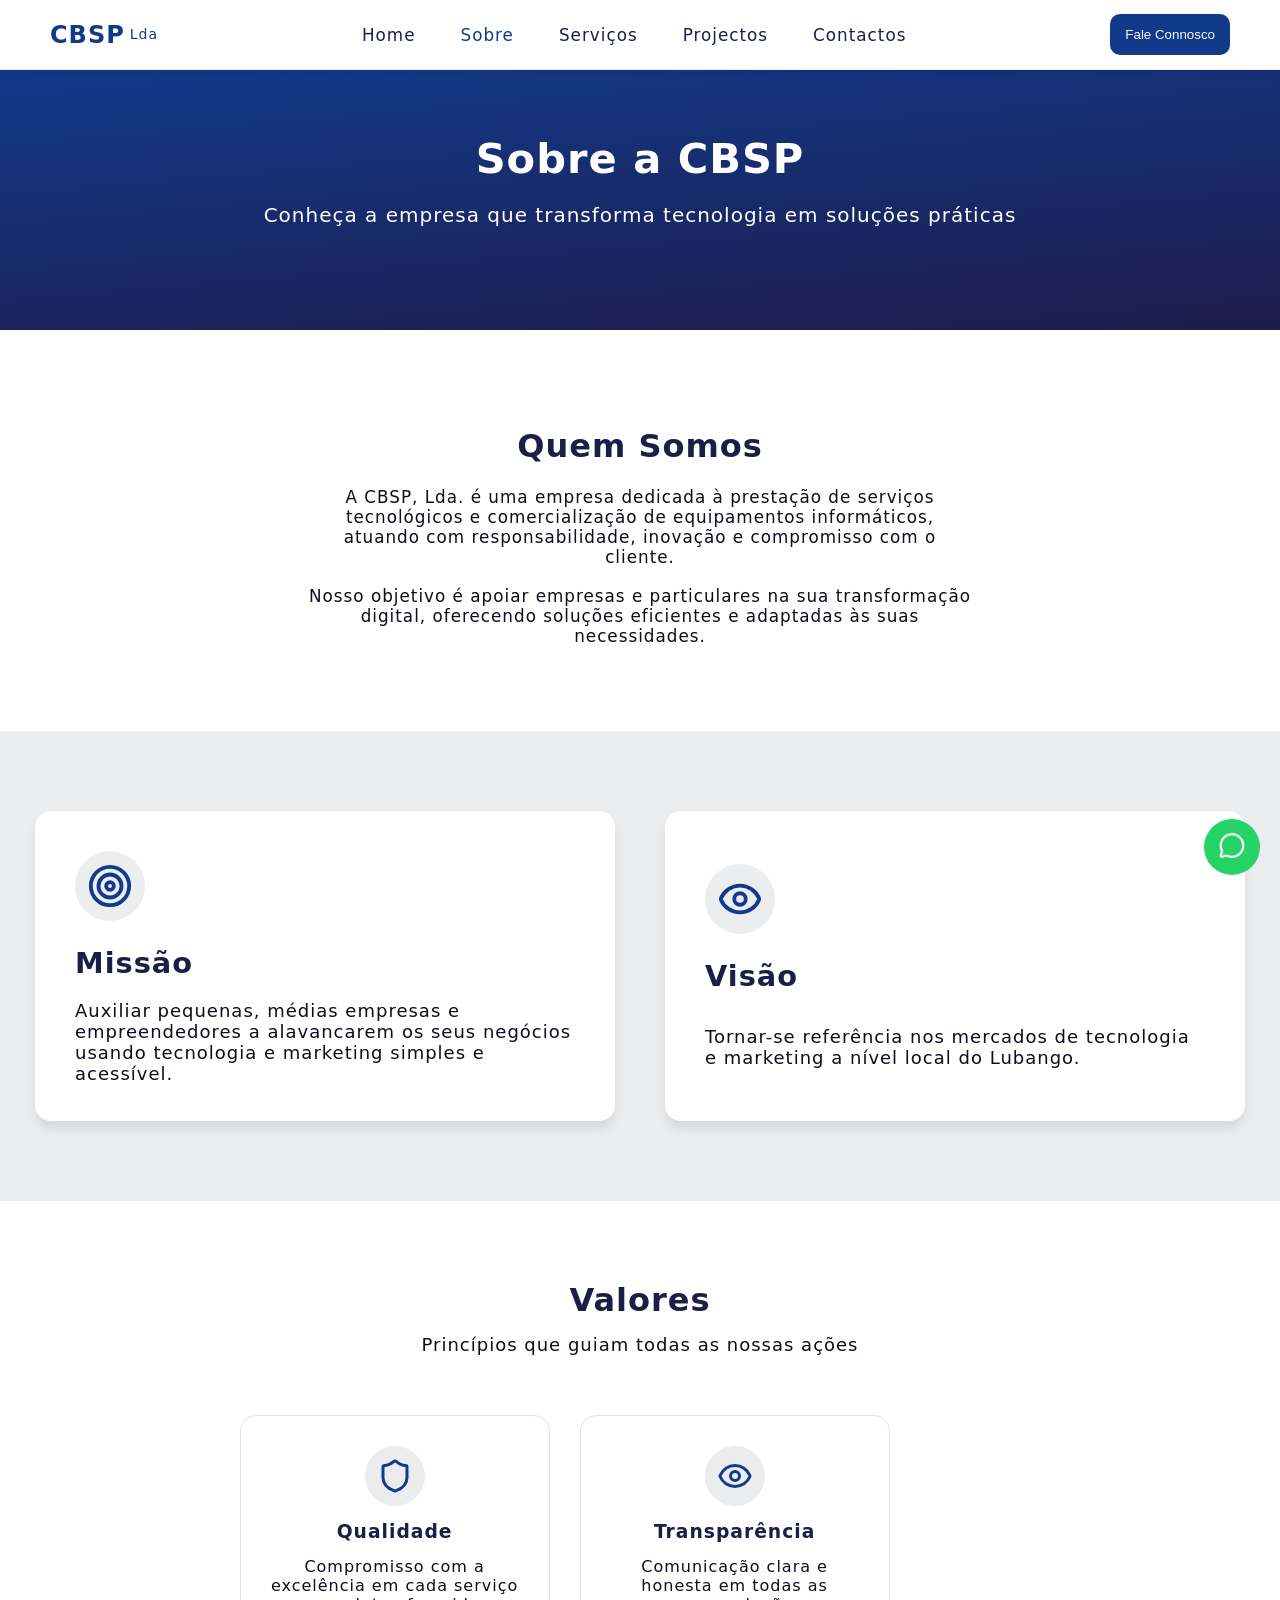
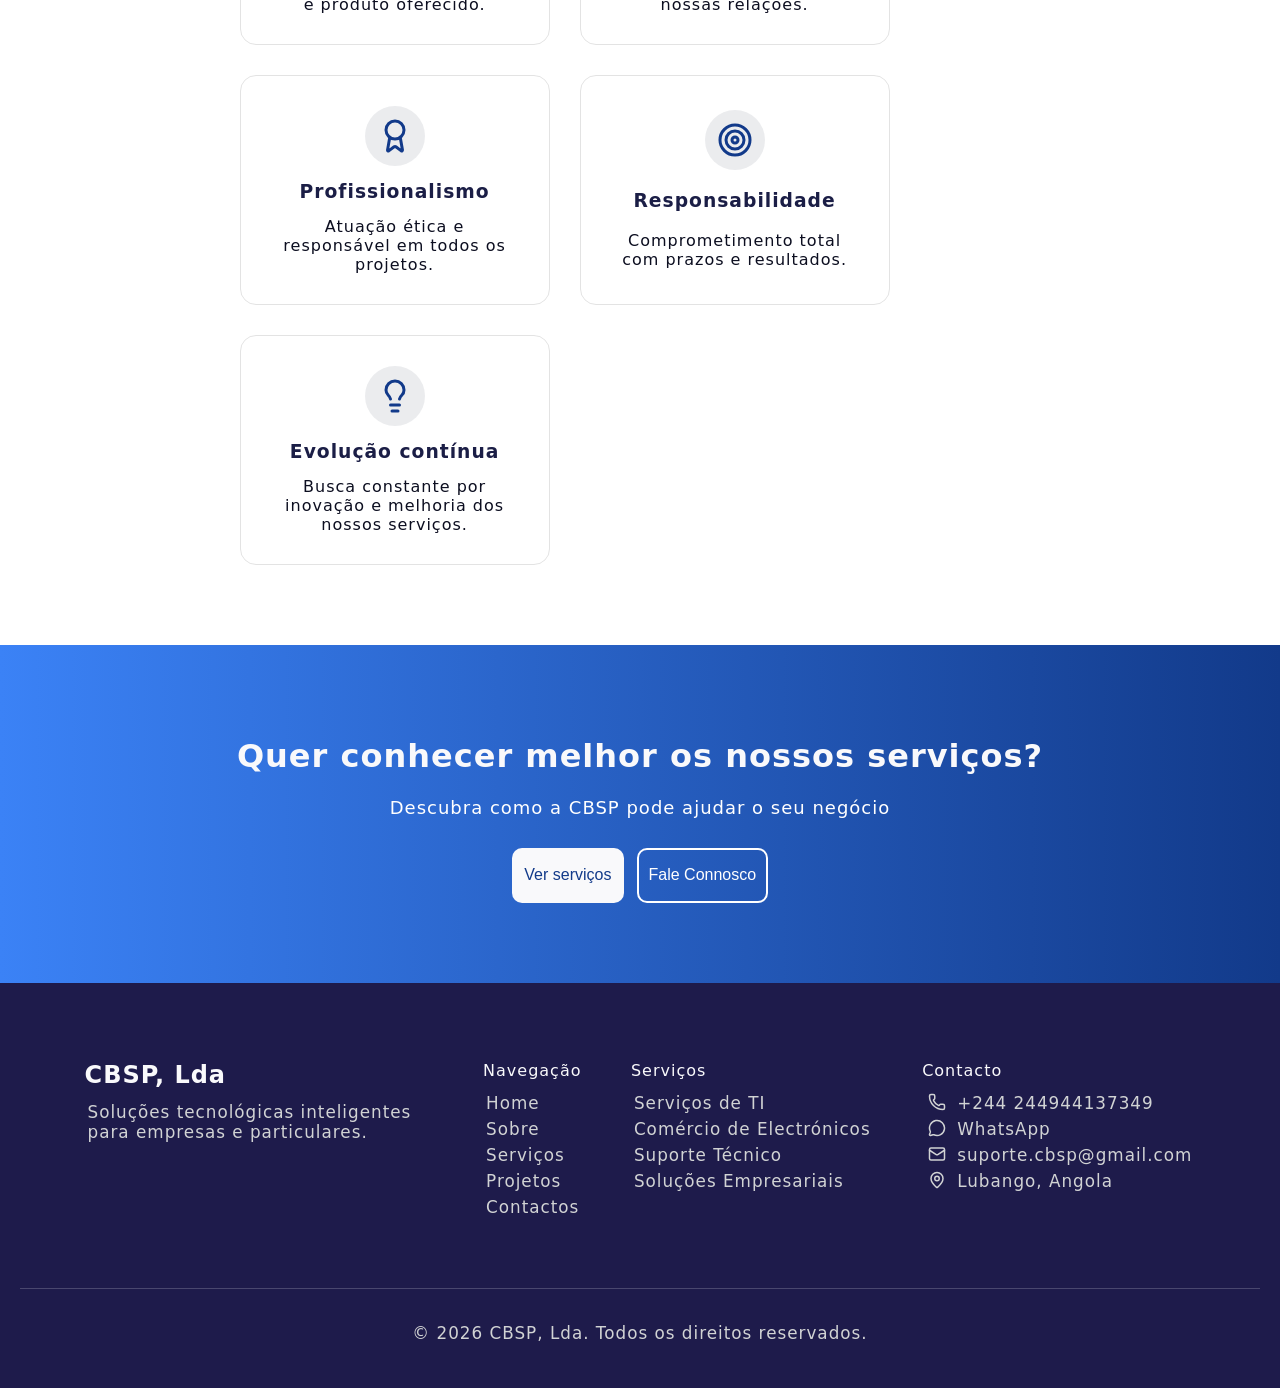
==== about.html @ 85a19fbd "Finished the desktop aboutPage" ====
<!DOCTYPE html>
<html lang="pt-AO">

<head>
    <meta charset="UTF-8">
    <meta name="viewport" content="width=device-width, initial-scale=1.0">
    <title>CBSP WEBSITE</title>
    <link rel="stylesheet" href="assets/css/main.css">
    <link rel="stylesheet" href="assets/css/tokens.css">
    <link rel="stylesheet" href="assets/css/home.css">
    <link rel="stylesheet" href="assets/css/about.css">
    <script src="assets/js/main.js" defer></script>

    <style>
        @media screen and (max-width: 768px) {

            #visited {
                background-color: var(--MutedB);
            }

            #visited a {
                color: var(--Primary);
            }
        }

        @media screen and (min-width: 768px) {



            #visited a {
                color: var(--Primary);
                font-weight: var(--weight-bd);
            }
        }
    </style>
</head>

<body>
    <header class="header">
        <nav class="nav-bar">
            <div class="logo-btn">
                <div class="logo">
                    <h3>CBSP</h3> <span>Lda</span>
                </div>
                <button class="btn-menu" id="btn-open-menu">
                    <div></div>
                    <div></div>
                    <div></div>
                </button>
            </div>
            <ul class="nav-list">
                <li class="nav-item"><a href="index.html" class="nav-link">Home</a></li>
                <li class="nav-item" id="visited"><a href="about.html" class="nav-link">Sobre</a></li>
                <li class="nav-item"><a href="services.html" class="nav-link">Serviços</a></li>
                <li class="nav-item"><a href="projects.html" class="nav-link">Projectos</a></li>
                <li class="nav-item"><a href="contacts.html" class="nav-link">Contactos</a></li>
                <li class="nav-item" id="talk-to-us"><a href="contacts.html" class="nav-link">Fale Connosco</a></li>
            </ul>
            <button class="btn-talk-to-us">
                <a href="contacts.html" class="nav-link">Fale Connosco</a>
            </button>
        </nav>
    </header>
    <div class="overlay"></div>

    <main class="main">
        <section class="up-section">
            <h1>Sobre a CBSP</h1>
            <p>Conheça a empresa que transforma tecnologia em soluções práticas</p>
        </section>
        <section class="who-are-we">
            <h2>Quem Somos</h2>
            <p>A CBSP, Lda. é uma empresa dedicada à prestação de serviços tecnológicos e comercialização de
                equipamentos informáticos, atuando com responsabilidade, inovação e compromisso com o cliente.
            </p>
            <br>
            <p>Nosso objetivo é apoiar empresas e particulares na sua transformação digital, oferecendo soluções
                eficientes e adaptadas às suas necessidades.
            </p>
        </section>
        <section class="mission-vision">
            <div class="mission-vision-cards">
                <div class="img-title-card">
                    <div class="svg-box">
                        <svg xmlns="http://www.w3.org/2000/svg" width="24" height="24" viewBox="0 0 24 24" fill="none"
                            stroke="currentColor" stroke-width="2" stroke-linecap="round" stroke-linejoin="round"
                            class="lucide lucide-target-icon lucide-target">
                            <circle cx="12" cy="12" r="10" />
                            <circle cx="12" cy="12" r="6" />
                            <circle cx="12" cy="12" r="2" />
                        </svg>
                    </div>

                    <h2>Missão</h2>
                </div>
                <div class="desc-mission-vision">
                    <p>Auxiliar pequenas, médias empresas e empreendedores a alavancarem os seus negócios usando
                        tecnologia e marketing simples e acessível.</p>
                </div>
            </div>
            <div class="mission-vision-cards">
                <div class="img-title-card">
                    <div class="svg-box">
                        <svg xmlns="http://www.w3.org/2000/svg" width="24" height="24" viewBox="0 0 24 24" fill="none"
                            stroke="currentColor" stroke-width="2" stroke-linecap="round" stroke-linejoin="round"
                            class="lucide lucide-eye-icon lucide-eye">
                            <path
                                d="M2.062 12.348a1 1 0 0 1 0-.696 10.75 10.75 0 0 1 19.876 0 1 1 0 0 1 0 .696 10.75 10.75 0 0 1-19.876 0" />
                            <circle cx="12" cy="12" r="3" />
                        </svg>
                    </div>

                    <h2>Visão</h2>
                </div>
                <div class="desc-mission-vision">
                    <p>Tornar-se referência nos mercados de tecnologia e marketing a nível local do Lubango.</p>
                </div>
            </div>
        </section>
        
        <section class="values-section">
            <div class="title-values">
                <h2>Valores</h2>
                <p>Princípios que guiam todas as nossas ações</p>
            </div>
            <div class="cards-value">
                <div class="card">
                    <div class="svg-box">
                        <svg xmlns="http://www.w3.org/2000/svg" width="24" height="24" viewBox="0 0 24 24" fill="none"
                            stroke="currentColor" stroke-width="2" stroke-linecap="round" stroke-linejoin="round"
                            class="lucide lucide-shield-icon lucide-shield">
                            <path
                                d="M20 13c0 5-3.5 7.5-7.66 8.95a1 1 0 0 1-.67-.01C7.5 20.5 4 18 4 13V6a1 1 0 0 1 1-1c2 0 4.5-1.2 6.24-2.72a1.17 1.17 0 0 1 1.52 0C14.51 3.81 17 5 19 5a1 1 0 0 1 1 1z" />
                        </svg>

                    </div>
                    <h3>Qualidade</h3>
                    <p>Compromisso com a excelência em cada serviço e produto oferecido.</p>
                </div>
                <div class="card">
                    <div class="svg-box">
                        <svg xmlns="http://www.w3.org/2000/svg" width="24" height="24" viewBox="0 0 24 24" fill="none"
                            stroke="currentColor" stroke-width="2" stroke-linecap="round" stroke-linejoin="round"
                            class="lucide lucide-eye-icon lucide-eye">
                            <path
                                d="M2.062 12.348a1 1 0 0 1 0-.696 10.75 10.75 0 0 1 19.876 0 1 1 0 0 1 0 .696 10.75 10.75 0 0 1-19.876 0" />
                            <circle cx="12" cy="12" r="3" />
                        </svg>

                    </div>
                    <h3>Transparência</h3>
                    <p>Comunicação clara e honesta em todas as nossas relações.</p>
                </div>
                <div class="card">
                    <div class="svg-box">
                        <svg xmlns="http://www.w3.org/2000/svg" width="24" height="24" viewBox="0 0 24 24" fill="none"
                            stroke="currentColor" stroke-width="2" stroke-linecap="round" stroke-linejoin="round"
                            class="lucide lucide-award-icon lucide-award">
                            <path
                                d="m15.477 12.89 1.515 8.526a.5.5 0 0 1-.81.47l-3.58-2.687a1 1 0 0 0-1.197 0l-3.586 2.686a.5.5 0 0 1-.81-.469l1.514-8.526" />
                            <circle cx="12" cy="8" r="6" />
                        </svg>

                    </div>
                    <h3>Profissionalismo</h3>
                    <p>Atuação ética e responsável em todos os projetos.</p>
                </div>
                <div class="card">
                    <div class="svg-box">
                        <svg xmlns="http://www.w3.org/2000/svg" width="24" height="24" viewBox="0 0 24 24" fill="none"
                            stroke="currentColor" stroke-width="2" stroke-linecap="round" stroke-linejoin="round"
                            class="lucide lucide-target-icon lucide-target">
                            <circle cx="12" cy="12" r="10" />
                            <circle cx="12" cy="12" r="6" />
                            <circle cx="12" cy="12" r="2" />
                        </svg>

                    </div>
                    <h3>Responsabilidade</h3>
                    <p>Comprometimento total com prazos e resultados.</p>
                </div>
                <div class="card">
                    <div class="svg-box">
                        <svg xmlns="http://www.w3.org/2000/svg" width="24" height="24" viewBox="0 0 24 24" fill="none"
                            stroke="currentColor" stroke-width="2" stroke-linecap="round" stroke-linejoin="round"
                            class="lucide lucide-lightbulb-icon lucide-lightbulb">
                            <path
                                d="M15 14c.2-1 .7-1.7 1.5-2.5 1-.9 1.5-2.2 1.5-3.5A6 6 0 0 0 6 8c0 1 .2 2.2 1.5 3.5.7.7 1.3 1.5 1.5 2.5" />
                            <path d="M9 18h6" />
                            <path d="M10 22h4" />
                        </svg>

                    </div>
                    <h3>Evolução contínua</h3>
                    <p>Busca constante por inovação e melhoria dos nossos serviços.</p>
                </div>
            </div>
        </section>

        <section class="contact-section">
            <div class="text">
                <h2>Quer conhecer melhor os nossos serviços?</h2>
                <p>Descubra como a CBSP pode ajudar o seu negócio</p>
            </div>
            <div class="contact-section-btns">
                <button><a href="services.html">Ver serviços</a></button>
                <button><a href="contacts.html">Fale Connosco</a></button>
            </div>
        </section>

        <!--FOOTER SECTION-->
        <footer class="footer">
            <div class="footer-info">
                <div class="name-slogan">
                    <h2>CBSP, Lda</h2>
                    <p>Soluções tecnológicas inteligentes para empresas e particulares.</p>
                </div>
                <div>
                    <h4>Navegação</h4>
                    <p><a href="index.html">Home</a></p>
                    <p><a href="about.html">Sobre</a></p>
                    <p><a href="services.html">Serviços</a></p>
                    <p><a href="projects.html">Projetos</a></p>
                    <p><a href="contacts.html">Contactos</a></p>
                </div>
                <div>
                    <h4>Serviços</h4>
                    <p>Serviços de TI</p>
                    <p>Comércio de Electrónicos</p>
                    <p>Suporte Técnico</p>
                    <p>Soluções Empresariais</p>
                </div>
                <div id="contact-div">
                    <h4>Contacto</h4>
                    <p>
                        <svg xmlns="http://www.w3.org/2000/svg" width="24" height="24" viewBox="0 0 24 24" fill="none"
                            stroke="currentColor" stroke-width="2" stroke-linecap="round" stroke-linejoin="round"
                            class="lucide lucide-phone-icon lucide-phone">
                            <path
                                d="M13.832 16.568a1 1 0 0 0 1.213-.303l.355-.465A2 2 0 0 1 17 15h3a2 2 0 0 1 2 2v3a2 2 0 0 1-2 2A18 18 0 0 1 2 4a2 2 0 0 1 2-2h3a2 2 0 0 1 2 2v3a2 2 0 0 1-.8 1.6l-.468.351a1 1 0 0 0-.292 1.233 14 14 0 0 0 6.392 6.384" />
                        </svg>
                        <a href="+244 244944137349">+244 244944137349</a>
                    </p>
                    <p>
                        <svg xmlns="http://www.w3.org/2000/svg" width="24" height="24" viewBox="0 0 24 24" fill="none"
                            stroke="currentColor" stroke-width="2" stroke-linecap="round" stroke-linejoin="round"
                            class="lucide lucide-message-circle-icon lucide-message-circle">
                            <path
                                d="M2.992 16.342a2 2 0 0 1 .094 1.167l-1.065 3.29a1 1 0 0 0 1.236 1.168l3.413-.998a2 2 0 0 1 1.099.092 10 10 0 1 0-4.777-4.719" />
                        </svg>
                        <a href="https//wa.me/244944137349">WhatsApp</a>
                    </p>
                    <p>
                        <svg xmlns="http://www.w3.org/2000/svg" width="24" height="24" viewBox="0 0 24 24" fill="none"
                            stroke="currentColor" stroke-width="2" stroke-linecap="round" stroke-linejoin="round"
                            class="lucide lucide-mail-icon lucide-mail">
                            <path d="m22 7-8.991 5.727a2 2 0 0 1-2.009 0L2 7" />
                            <rect x="2" y="4" width="20" height="16" rx="2" />
                        </svg>
                        <a href="mailto:suporte.cbsp@gmail.com">suporte.cbsp@gmail.com</a>
                    </p>
                    <p>
                        <svg xmlns="http://www.w3.org/2000/svg" width="24" height="24" viewBox="0 0 24 24" fill="none"
                            stroke="currentColor" stroke-width="2" stroke-linecap="round" stroke-linejoin="round"
                            class="lucide lucide-map-pin-icon lucide-map-pin">
                            <path
                                d="M20 10c0 4.993-5.539 10.193-7.399 11.799a1 1 0 0 1-1.202 0C9.539 20.193 4 14.993 4 10a8 8 0 0 1 16 0" />
                            <circle cx="12" cy="10" r="3" />
                        </svg>
                        <a href="">Lubango, Angola</a>
                    </p>
                </div>
            </div>

            <div class="signature">
                <p>&copy; 2026 CBSP, Lda. Todos os direitos reservados.</p>
            </div>
        </footer>
    </main>


    <button class="whatsapp-button">
        <a href="https/wa.me/244944137349">
            <svg xmlns="http://www.w3.org/2000/svg" width="24" height="24" viewBox="0 0 24 24" fill="none"
                stroke="currentColor" stroke-width="2" stroke-linecap="round" stroke-linejoin="round"
                class="lucide lucide-message-circle-icon lucide-message-circle">
                <path
                    d="M2.992 16.342a2 2 0 0 1 .094 1.167l-1.065 3.29a1 1 0 0 0 1.236 1.168l3.413-.998a2 2 0 0 1 1.099.092 10 10 0 1 0-4.777-4.719" />
            </svg>
        </a>
    </button>
</body>

</html>
---- assets/css/main.css ----
* {
    margin: 0;
    padding: 0;
    box-sizing: border-box;
}

body {
    width: 100%;
    min-height: 100vh;
    display: grid;
    grid-template-areas: "header" "main";
    font-family: var(--FontFamily);
    color: var(--Foreground);
    letter-spacing: 1px;
}

.header {
    grid-area: header;
    border-bottom: 1px solid var(--Muted);
}

.main {
    grid-area: main;
    width: 100%;

}


@media screen and (max-width: 768px) {
    body {
        grid-template: 60px 1fr / 1fr;

    }

    /*MENU HAMBURGUER CONFIG*/
    .header {
        width: 100%;
        background-color: var(--Background);
        z-index: 1000;
        height: 60px;
        position: fixed;

    }

    .header .nav-bar {
        width: 100%;
        display: flex;
        flex-direction: column;
        justify-content: space-between;
        padding: 5px 12px;
        background-color: var(--CardBackground);
        z-index: 999;
        box-shadow: 0 1px 4px rgba(0, 0, 0, .08);

    }

    .nav-bar .logo-btn {
        display: flex;
        justify-content: space-between;
        align-items: center;
        width: 100%;
        height: 60px;
    }

    .logo-btn.addBorder {
        border-bottom: 1px solid var(--Muted);

    }

    .logo {
        display: flex;
        gap: 5px;
        font-size: var(--text-lg);
        color: var(--Primary);
    }

    .logo span {
        align-self: flex-end;
        display: none;
    }

    .nav-bar .nav-list {
        display: flex;
        flex-direction: column;
        align-items: center;
        width: 100%;
        background-color: var(--CardBackground);
        padding: 0 10px;
        list-style: none;
        transition: max-height .5s ease;
        opacity: 0;
        visibility: hidden;
        max-height: 0;
        z-index: 900;
    }

    .nav-list.showMenu {
        opacity: 1;
        visibility: visible;
        max-height: 300px;
    }

    .nav-list .nav-item {
        padding: 3px;
        justify-content: center;
        border-radius: var(--radius-md);
        width: 100%;
        margin-top: 8px;
        transition: all .1s ease-in-out;
        opacity: 0;
        transform: translateY(-10px);
    }

    #talk-to-us {
        background-color: var(--Primary);
        width: 90%;
        margin: 10px auto;
        padding: 5px;
    }

    #talk-to-us a {
        color: var(--Background);
    }

    #talk-to-us:hover {
        transition: background-color .5s ease;
        background-color: var(--AccentBlue);
    }

    .btn-talk-to-us {
        display: none;
    }

    .nav-item:hover {
        background-color: var(--Background);
    }

    .nav-list.delay .nav-item {
        opacity: 1;
        transform: translateY(0);
    }

    .nav-list.delay .nav-item:nth-child(1) {
        transition-delay: .1s;
    }

    .nav-list.delay .nav-item:nth-child(2) {
        transition-delay: .2s;
    }

    .nav-list.delay .nav-item:nth-child(3) {
        transition-delay: .3s;
    }

    .nav-list.delay .nav-item:nth-child(4) {
        transition-delay: .4s;
    }

    .nav-list.delay .nav-item:nth-child(5) {
        transition-delay: .5s;
    }

    .nav-list.delay .nav-item:nth-child(6) {
        transition-delay: .6s;
    }



    .nav-list .nav-link {
        padding: 5px;
        color: var(--Foreground);
        text-decoration: none;
        display: flex;
        justify-content: center;
        font-weight: var(--weight-sb);
        color: var(--Foreground);
        font-size: var(--text-xm);
        cursor: pointer;
    }

    .btn-menu {
        width: 25px;
        border: none;
        background-color: var(--CardBackground);
    }

    .btn-menu div {
        height: 3px;
        margin-top: 6px;
        background-color: var(--Primary);
        transition: all .3s ease-in-out;
    }

    .btn-menu.closeBtn div:nth-child(1) {
        transform: rotate(45deg) translate(6px, 6px);
    }

    .btn-menu.closeBtn div:nth-child(2) {
        opacity: 0;
    }

    .btn-menu.closeBtn div:nth-child(3) {
        transform: rotate(-45deg) translate(7px, -7px);
    }

    .overlay {
        position: fixed;
        inset: 0;
        background-color: rgba(0, 0, 0, .4);
        opacity: 0;
        visibility: hidden;
        transition: all .5s ease;
    }

    .overlay.active {
        opacity: 1;
        visibility: visible;
        z-index: 900;

    }

    .no-scroll {
        overflow: hidden;
    }

    /*FOOTER*/

    .footer {
        background-color: var(--AccentBlue);
        display: flex;
        flex-direction: column;
        gap: 20px;
        color: var(--Muted);
        padding: 20px;
    }

    .footer div {
        display: flex;
        flex-direction: column;
    }

    .footer div h2,
    .footer div h4 {
        margin: 10px 0;
        color: var(--Background);
    }

    .footer h4 {
        font-weight: var(--weight-bd);
    }

    .footer div a {
        color: var(--Muted);
        text-decoration: none;
    }

    .footer div a:hover {
        color: var(--CardBackground);
    }

    .footer div p {
        text-align: start;
        font-weight: var(--weight-nl1);
        padding: 3px;
        font-size: 1.05rem;

    }

    .footer .signature {
        border-top: 1px solid var(--BorderColor);
        padding: 10px 0;
        margin: 10px 0;
    }

    .signature p {
        margin-top: 10px;
        text-align: center;
        font-size: 1.05rem;
    }

    .footer #contact-div p {
        display: flex;
        gap: 8px;
    }

    #contact-div p svg {
        height: 18px;
        color: var(--Muted);
    }

    #contact-div p:hover svg,
    #contact-div svg:hover {
        color: var(--CardBackground);
    }

    .whatsapp-button {
        position: fixed;
        bottom: 25px;
        right: 20px;
        border: none;
        background: none;
        padding: 13px;
        background-color: var(--ZapButton);
        border-radius: var(--radius-full);

    }

    .whatsapp-button svg {
        color: var(--Background);
        height: 25px;
        width: 28px;
    }
}



@media screen and (min-width: 768px) {

    .header {
        height: 70px;
        border: none;
        width: 100%;
        position: fixed;
        border-bottom: 1px solid var(--MutedB);
        box-shadow: 0 2px 7px rgba(0, 0, 0, .08);

    }

    .main {
        margin-top: 70px;
    }

    .header .nav-bar {
        height: 100%;
        display: flex;
        justify-content: space-between;
        align-items: center;
        background-color: var(--CardBackground);
        padding: 5px 50px;
    }

    .logo-btn {
        display: flex;
        align-items: center;
    }

    .logo-btn .btn-menu {
        display: none;
    }

    .logo {
        display: flex;
        gap: 5px;
        font-size: var(--text-lg);
        color: var(--Primary);
    }

    .logo h3 {
        font-size: 1.5rem;
    }

    .logo span {
        align-self: flex-start;
        font-size: var(--text-sm);
        margin-top: 5px;
    }

    .nav-bar .nav-list {
        display: flex;
        align-items: center;
        padding: 0 10px;
        list-style: none;
        transition: all .5s ease;
        gap: 45px;
    }


    .nav-list #talk-to-us {
        display: none;
    }

    .nav-list .nav-link {
        color: var(--Foreground);
        text-decoration: none;
        font-weight: var(--weight-sb);
        color: var(--Foreground);
        font-size: var(--text-xm);
        cursor: pointer;
    }

    .nav-link:hover {
        color: var(--Primary);
    }

    .btn-talk-to-us {
        background-color: var(--Primary);
        padding: 13px 15px;
        border-radius: var(--radius-md);
        border: none;
        transition: all .2s ease;
    }

    .btn-talk-to-us a {
        color: var(--Background);
        text-decoration: none;
    }

    .btn-talk-to-us:hover {
        transition: background-color .5s ease;
        background-color: var(--AccentBlue);
    }


    /*FOOTER*/

    .footer {
        background-color: var(--AccentBlue);
        display: flex;
        flex-direction: column;
        gap: 20px;
        color: var(--Muted);
        padding: 20px;
    }

    .footer .footer-info {
        display: flex;
        justify-content: space-evenly;
        padding: 3rem 1rem;
    }

    .name-slogan {
        width: 350px;
    }

    .foter div {
        display: flex;
        flex-direction: column;
    }

    .footer div h2,
    .footer div h4 {
        margin: 10px 0;
        color: var(--Background);
    }

    .footer h4 {
        font-weight: var(--weight-bd);
    }

    .footer div a {
        color: var(--Muted);
        text-decoration: none;
    }

    .footer div a:hover {
        color: var(--CardBackground);
    }

    .footer div p {
        text-align: start;
        font-weight: var(--weight-nl1);
        padding: 3px;
        font-size: 1.05rem;

    }

    .footer .signature {
        border-top: 1px solid var(--BorderColor);
        display: flex;
        justify-content: center;
        align-items: center;
        height: 80px;
    }

    .signature p {
        margin-top: 10px;
        text-align: center;
        font-size: 1.05rem;
    }

    .footer #contact-div p {
        display: flex;
        gap: 8px;
    }

    #contact-div p svg {
        height: 18px;
        color: var(--Muted);
    }

    #contact-div p:hover svg,
    #contact-div svg:hover {
        color: var(--CardBackground);
    }

    .whatsapp-button {
        position: fixed;
        bottom: 25px;
        right: 20px;
        border: none;
        background: none;
        padding: 13px;
        background-color: var(--ZapButton);
        border-radius: var(--radius-full);

    }

    .whatsapp-button svg {
        color: var(--Background);
        height: 27px;
        width: 30px;
    }
}

@media screen and (min-width: 1024px) {}
---- assets/css/tokens.css ----
:root {

    /*PALETA*/
    --Primary: #123a8a;
    --PrimaryHover: #2953a733;
    --Secondary: #3b82f6;
    --AccentBlue: #1e1b4b;

    --Background: #f9f9fb;
    --CardBackground: #ffffff;
    --Muted: #d1d3d4;
    --MutedB: #e5e7e9c2;
    --MutedSmooth: #e5e7e9bb;

    --Foreground: #1b1e46;
    --ForegroundDark: #0c0e20;
    --MutedForeground: #2c3e50;

    --Destructive: #d4183d;
    --ZapButton: #25d366;

    --Border: #b6b6b662;
    --BorderColor: #ffffff31;
    
    /*TIPOGRAFIA*/
    --FontFamily: system-ui, -apple-system, BlinkMacSystemFont, 'Segoe UI', Roboto, Oxygen, Ubuntu, Cantarell, 'Open Sans', 'Helvetica Neue', sans-serif;
    
    
    /*TOKENS de TAMANHO*/
    /*Text Size--*/
    --text-xs: 12px;
    --text-sm: 14px;
    --text-md: 16px;
    --text-xm: 1.05rem;
    --text-lg: 18px;
    --text-xl: 20px;
    --text-2xl: 24px;
    --text-3xl: 28px;

    /*Spacing*/
    --space-xs: 4px;
    --space-sm: 8px;
    --space-md: 12px;
    --space-lg: 16px;
    --space-xl: 24px;
    --space-2xl: 32px;
    --space-3xl: 48px;

    /*Border Radius*/
    --radius-xs: 6px;
    --radius-sm: 8px;
    --radius-md: 10px;
    --radius-lg: 16px;
    --radius-xl: 24px;
    --radius-full: 9999px;

    /*Text Weigth*/
    --weight-lg: lighter;
    --weight-nl: normal;
    --weight-nl1: 300;
    --weight-sb: 400;
    --weight-bd: 500;
    --weight-br: bold;

}
---- assets/css/home.css ----
@media screen and (max-width: 768px) {


    #hero-section {
        padding: 5rem 1.2rem;
        background-image: linear-gradient(135deg, var(--Primary) 0%, var(--AccentBlue) 45% 55%, var(--Primary)100%);
        display: flex;
        flex-direction: column;
        justify-content: center;
        min-height: 100vh;
    }

    #hero-section .text-inform {
        display: flex;
        flex-direction: column;
        align-items: center;
        justify-content: space-between;
        justify-content: center;
        color: var(--Background);
        width: 98%;
        margin: auto;
    }

    .text-inform h1,
    p {
        text-align: center;
    }

    .text-inform p {
        font-size: 1.05rem;
        text-align: jstify;
    }

    .text-inform .btn-contacts {
        display: flex;
        flex-direction: column;
        gap: 12px;
        margin-top: 60px;
        width: 100%;
        height: 120px;
    }

    .btn-contacts button {
        height: 50%;
        width: 100%;
        border: none;
        border-radius: var(--radius-md);
        transition: all .2s ease;
        cursor: pointer;
    }

    .btn-contacts button a {
        text-decoration: none;
        font-size: var(--text-md);
    }

    .btn-contacts #require-budget {
        background-color: var(--Background);
        color: var(--Primary);
    }

    .btn-contacts #require-budget:hover {
        background-color: var(--Muted);
    }

    #require-budget a {
        color: var(--Primary);
    }


    .btn-contacts #talk-to-us-btn {
        background-color: transparent;
        color: var(--Primary);
        border: 1px solid var(--CardBackground);
    }

    .btn-contacts #talk-to-us-btn:hover {
        background-color: var(--PrimaryHover);

    }

    #talk-to-us-btn a {
        color: var(--Background);
    }



    #hero-section .mascote-img {
        display: none;
    }

    .main .who-are-we {
        padding: 4rem 1.2rem;
    }

    .who-are-we h2 {
        text-align: center;
        font-size: 1.7rem;
        padding: 12px;
        margin-bottom: 10px;
    }

    .who-are-we p {
        color: var(--ForegroundDark);
        font-weight: var(--weight-lg);
        font-size: 1.05rem;
        text-align: justify;
    }

    .main .what-we-do {
        padding: 4rem 1.2rem;
        background-color: var(--MutedB);
        display: flex;
        flex-direction: column;
        gap: 20px;
    }

    .what-we-do h2 {
        text-align: center;
        font-size: 1.7rem;
        padding: 12px;
        margin-bottom: 10px;

    }

    .what-we-do .cards {
        height: 200px;
        background-color: var(--Background);
        border-radius: var(--radius-lg);
        padding: 25px;
        display: flex;
        flex-direction: column;
        justify-content: center;
        gap: 10px;
        margin-bottom: 20px;
        transition: all .3s ease-in-out;
        border: 1px solid transparent;
    }

    .what-we-do .cards:hover {
        border-color: var(--AccentBlue);
        box-shadow: 0 8px 18px rgba(0, 0, 0, 0.2);
    }

    .cards .icon-area {
        height: 50px;
        width: 50px;
        border-radius: var(--radius-md);
    }

    .icon-area svg {
        border-radius: var(--radius-md);
        height: 100%;
        width: 100%;
        padding: 5px;
        color: var(--Primary);
        background-color: var(--MutedB);
        transition: all .3s ease-in-out;
    }

    .cards:hover svg {
        background-color: var(--Primary);
        color: var(--Background);
    }

    .cards .desc-area {
        display: flex;
        flex-direction: column;
        gap: 10px;
    }

    .desc-area p {
        text-align: start;
        font-weight: var(--weight-nl1);
        color: var(--ForegroundDark);
        font-size: 1.05rem;

    }

    /*recently works*/
    .main .recently-projects {
        padding: 4rem 1.2rem;
        display: flex;
        flex-direction: column;
        gap: 20px;
    }

    .recently-projects h2 {
        text-align: center;
        font-size: 1.7rem;
        padding: 12px;
        margin-bottom: 10px;

    }

    .recently-projects .project-cards {
        border-radius: var(--radius-lg);
        padding: 25px;
        display: flex;
        flex-direction: column;
        justify-content: center;
        gap: 10px;
        margin-bottom: 20px;
        transition: all .3s ease-in-out;
        border: 1px solid var(--Muted);
    }

    .project-cards:hover {
        box-shadow: 0 8px 18px rgba(0, 0, 0, 0.2);

    }

    .project-cards h3 {
        color: var(--Primary);
    }

    .project-cards h4 {
        color: var(--AccentBlue);
        font-weight: var(--weight-sb);
    }

    .project-cards p {
        text-align: start;
        font-weight: var(--weight-nl1);
        color: var(--ForegroundDark);
        font-size: 1.05rem;

    }

    .project-cards a {
        color: var(--Primary);
        text-decoration: none;
        cursor: pointer;
        display: flex;
        transition: all 5s ease;
    }

    .project-cards a:hover svg {
        margin-left: 5px;
    }

    /*why choose us*/
    .main .why-choose-us {
        padding: 4rem 1.2rem;
        display: flex;
        flex-direction: column;
        gap: 20px;
        background-color: var(--MutedB);
    }
 
    .why-choose-us .reason-points-divs{
        display: flex;
        flex-direction: column;
    }

    .why-choose-us h2 {
        text-align: center;
        font-size: 1.7rem;
        padding: 12px;
        margin-bottom: 10px;

    }

    .why-choose-us div {
        display: flex;
        align-items: start;
        gap: 12px;
        margin: 0 10px;

    }

    .why-choose-us p {
        text-align: start;
        font-weight: var(--weight-nl1);
        color: var(--AccentBlue);
        font-size: 1.05rem;

    }

    .why-choose-us svg {
        color: var(--Primary);
        flex-shrink: 0;

    }

    /*contact section*/
    .main .contact-section {
        padding: 4rem 0;
        display: flex;
        gap: 10px;
        flex-direction: column;
        background-color: var(--Secondary);
        background-image: linear-gradient(to right, var(--Secondary), var(--Primary));
    }

    .contact-section h2 {
        text-align: center;
        font-size: 1.7rem;
        padding: 12px;
        margin-bottom: 10px;
        color: var(--Background);
    }

    .contact-section button {
        height: 55px;
        width: 65%;
        margin: auto;
        border: none;
        border-radius: var(--radius-md);
        background-color: var(--Background);
        transition: all .1s ease;
    }

    .contact-section button:hover {
        background-color: var(--Muted);
    }

    .contact-section button a {
        text-decoration: none;
        color: var(--AccentBlue);
        font-size: var(--text-md);
    }


}

@media screen and (min-width: 768px) {
    #hero-section {
        padding: 6rem 1.5rem;
        background-image: linear-gradient(135deg, var(--Primary) 0%, var(--AccentBlue) 45% 55%, var(--Primary)100%);
        display: flex;
        align-items: center;
        justify-content: space-evenly;
        min-height: 100vh;
    }

    #hero-section .hero-contents {
        display: flex;
        align-items: center;
        justify-content: space-evenly;
        width: 95%;
        height: 80%;
        gap: 10px;
    }

    #hero-section .text-inform {
        display: flex;
        flex-direction: column;
        color: var(--Background);
        width: 55%;
    }

    .text-inform h1 {
        font-size: 3.8rem;
        width: 650px;
    }

    .text-inform p {
        font-size: 1.5rem;
        text-align: jstify;
        width: 80%;
    }

    .text-inform .btn-contacts {
        display: flex;
        gap: 12px;
        margin-top: 25px;
        width: 55%;
        height: 110px;
    }

    .btn-contacts button {
        height: 50%;
        width: 50%;
        border: none;
        border-radius: var(--radius-md);
        transition: all .2s ease;
        cursor: pointer;
    }

    .btn-contacts button a {
        text-decoration: none;
        font-size: var(--text-md);
    }

    .btn-contacts #require-budget {
        background-color: var(--Background);
        color: var(--Primary);
    }

    .btn-contacts #require-budget:hover {
        background-color: var(--Muted);
    }

    #require-budget a {
        color: var(--Primary);
    }


    .btn-contacts #talk-to-us-btn {
        background-color: transparent;
        color: var(--Primary);
        border: 1px solid var(--CardBackground);
    }

    .btn-contacts #talk-to-us-btn:hover {
        background-color: var(--PrimaryHover);

    }

    #talk-to-us-btn a {
        color: var(--Background);
    }



    #hero-section .mascote-img {
        border-radius: var(--radius-lg);
        width: 45%;
        height: 450px;
    }

    .mascote-img img {
        height: 100%;
        width: 100%;
        object-fit: cover;
        border-radius: var(--radius-lg);

    }

    /*who are we*/
    .main .who-are-we {
        padding: 5.3rem 1.2rem;
        width: 55%;
        margin: auto;
    }

    .who-are-we h2 {
        text-align: center;
        font-size: 2rem;
        padding: 12px;
        margin-bottom: 10px;
    }

    .who-are-we p {
        color: var(--ForegroundDark);
        font-weight: var(--weight-nl1);
        font-size: 1.05rem;
        text-align: center;
    }

    /*whhat we do*/
    .main .what-we-do {
        padding: 5rem 1.2rem;
        background-color: var(--MutedB);
        display: flex;
        flex-direction: column;
        gap: 20px;
    }

    .what-we-do .services-card-area {
        display: flex;
        gap: 20px;
        justify-content: center;
    }

    .what-we-do h2 {
        text-align: center;
        font-size: 2rem;
        padding: 12px;
        margin-bottom: 10px;

    }

    .what-we-do .cards {
        height: 250px;
        width: 400px;
        background-color: var(--Background);
        border-radius: var(--radius-lg);
        padding: 25px;
        display: flex;
        flex-direction: column;
        justify-content: center;
        gap: 10px;
        margin-bottom: 20px;
        transition: all .3s ease-in-out;
        border: 1px solid transparent;
    }

    .what-we-do .cards:hover {
        border-color: var(--AccentBlue);
        box-shadow: 0 8px 18px rgba(0, 0, 0, 0.2);
    }

    .cards .icon-area {
        height: 50px;
        width: 50px;
        border-radius: var(--radius-md);
    }

    .icon-area svg {
        border-radius: var(--radius-md);
        height: 100%;
        width: 100%;
        padding: 5px;
        color: var(--Primary);
        background-color: var(--MutedB);
        transition: all .3s ease-in-out;
    }

    .cards:hover svg {
        background-color: var(--Primary);
        color: var(--Background);
    }

    .cards .desc-area {
        display: flex;
        flex-direction: column;
        gap: 10px;
    }

    .desc-area p {
        text-align: start;
        font-weight: var(--weight-nl1);
        color: var(--ForegroundDark);
        font-size: 1.05rem;

    }


    /*recently works*/
    .main .recently-projects {
        padding: 5rem 1.2rem;
        display: flex;
        flex-direction: column;
        gap: 20px;
    }

    .recently-projects h2 {
        text-align: center;
        font-size: 2rem;
        padding: 12px;
        margin-bottom: 10px;

    }

    .recently-projects .projects-card-area {
        display: flex;
        justify-content: center;
        gap: 25px;
    }

    .recently-projects .project-cards {
        border-radius: var(--radius-lg);
        padding: 25px;
        display: flex;
        flex-direction: column;
        justify-content: center;
        gap: 10px;
        margin-bottom: 20px;
        transition: all .3s ease-in-out;
        border: 1px solid var(--MutedB);
        width: 350px;
        height: 480px;
    }

    .project-cards:hover {
        box-shadow: 0 10px 23px rgba(0, 0, 0, .15);

    }

    .project-cards h3 {
        color: var(--Primary);
        font-size: var(--text-2xl);
    }

    .project-cards h4 {
        color: var(--AccentBlue);
        font-weight: var(--weight-bd);
    }

    .project-cards p {
        text-align: start;
        font-weight: var(--weight-nl1);
        color: var(--ForegroundDark);
        font-size: 1.05rem;

    }

    .project-cards a {
        color: var(--Primary);
        text-decoration: none;
        cursor: pointer;
        display: flex;
        transition: all 5s ease;
    }

    .project-cards a:hover svg {
        margin-left: 5px;
    }


    /*why choose us*/
    .main .why-choose-us {
        padding: 5.5rem 1.2rem;
        display: flex;
        flex-direction: column;
        align-items: center;
        gap: 20px;
        background-color: var(--MutedB);
    }

     .why-choose-us .reason-points-divs{
        padding: 5px;
        width: 800px;
    }
    .reason-points-divs div{
        margin: auto;
        width: 100%;
    }

    .why-choose-us h2 {
        text-align: center;
        font-size: 2rem;
        padding: 12px;
        margin-bottom: 10px;

    }

    .why-choose-us div {
        display: flex;
        align-items: start;
        gap: 12px;
        margin: 0 10px;

    }

    .why-choose-us p {
        text-align: start;
        font-weight: var(--weight-nl1);
        color: var(--AccentBlue);
        font-size: 1.05rem;

    }

    .why-choose-us svg {
        color: var(--Primary);
        flex-shrink: 0;

    }

    /*contact-section*/
    .main .contact-section {
        padding: 5rem 0;
        display: flex;
        gap: 10px;
        flex-direction: column;
        background-color: var(--Secondary);
        background-image: linear-gradient(to right, var(--Secondary), var(--Primary));
    }

    .contact-section h2 {
        text-align: center;
        font-size: 2rem;
        padding: 12px;
        margin-bottom: 10px;
        color: var(--Background);
    }

    .contact-section button {
        height: 55px;
        width: 200px;
        margin: auto;
        border: none;
        border-radius: var(--radius-md);
        background-color: var(--Background);
        transition: all .1s ease;
    }

    .contact-section button:hover {
        background-color: var(--Muted);
    }

    .contact-section button a {
        text-decoration: none;
        color: var(--Primary);
        font-size: var(--text-md);
        font-weight: var(--weight-bd);
    }
}
---- assets/css/about.css ----
@media screen and (max-width: 768px) {
    .up-section {
        height: 260px;
        padding: 4rem 1.5rem;
        background-image: linear-gradient(175deg, var(--Primary), var(--AccentBlue));
        color: var(--CardBackground);
        display: flex;
        flex-direction: column;
        align-items: center;
        gap: 20px;
    }


    .up-section p {
        font-weight: var(--weight-nl1);
        font-size: var(--text-lg);
        text-align: center;
        color: var(--CardBackground);
    }



    /*mission & vision*/
    .mission-vision {
        padding: 4rem 1.5rem;
        background-color: var(--MutedB);
        display: flex;
        flex-direction: column;
        gap: 40px;
    }

    .mission-vision .mission-vision-cards {
        height: 280px;
        padding: 1.8rem;
        display: flex;
        flex-direction: column;
        justify-content: space-around;
        gap: 20px;
        background-color: var(--CardBackground);
        border-radius: var(--radius-lg);
        box-shadow: 0 8px 10px rgba(0, 0, 0, .08);
    }

    .mission-vision-cards .img-title-card {
        display: flex;
        flex-direction: column;
        gap: 10px;
    }

    .img-title-card .svg-box {
        height: 60px;
        width: 60px;
        padding: 12px;
        background-color: var(--MutedSmooth);
        border-radius: var(--radius-full);
    }

    .img-title-card svg {
        height: 100%;
        width: 100%;
        color: var(--Primary);
    }

    .mission-vision-cards .desc-mission-vision p {
        text-align: left;
        color: var(--ForegroundDark);
        font-weight: var(--weight-nl1);
        font-size: var(--text-md);
    }

    /*values*/

    .values-section {
        padding: 4rem 1.5rem;
        display: flex;
        flex-direction: column;
        gap: 20px;
    }

    .values-section .title-values {
        display: flex;
        flex-direction: column;
        align-items: center;
        gap: 15px;
    }

    .title-values h2 {
        font-size: 1.7rem;
    }

    .title-values p {
        font-size: var(--text-lg);
        color: var(--ForegroundDark);
        font-weight: var(--weight-nl1);
    }

    .values-section .cards-value {
        display: flex;
        flex-direction: column;
        gap: 30px;
        margin-top: 30px;
    }

    .cards-value .card {
        border: 1px solid var(--Muted);
        border-radius: var(--radius-lg);
        padding: 10px;
        display: flex;
        flex-direction: column;
        align-items: center;
        height: 200px;
        justify-content: space-evenly;
        transition: all .3s ease-in-out;
    }

    .card:hover {
        border-color: var(--AccentBlue);
    }

    .card .svg-box {
        height: 55px;
        width: 55px;
        padding: 12px;
        background-color: var(--MutedSmooth);
        border-radius: var(--radius-full);
    }

    .card svg {
        height: 100%;
        width: 100%;
        color: var(--Primary);
    }

    .car p {
        font-size: var(--text-lg);
        color: var(--ForegroundDark);
        font-weight: var(--weight-nl1);
    }

    /*contact section*/

    .contact-section {
        display: flex;
        flex-direction: column;
        align-items: center;
        gap: 20px;
    }

    .contact-section .text p {
        font-size: var(--text-lg);
        color: var(--CardBackground);
        font-weight: var(--weight-nl1);
    }

    .contact-section .contact-section-btns {
        display: flex;
        flex-direction: column;
        align-items: center;
        width: 100%;
        gap: 13px;
        margin-top: 20px;
    }

    .contact-section-btns button {
        width: 90%;
        height: 50px;
    }

    .contact-section-btns button:nth-child(1) a {
        color: var(--Primary);
    }

    .contact-section-btns button:nth-child(2) {
        background-color: transparent;
        border: 1px solid var(--CardBackground);
    }

    .contact-section-btns button:nth-child(2):hover {
        background-color: var(--PrimaryHover);
    }

    .contact-section-btns button:nth-child(2) a {
        color: var(--CardBackground);
    }
}


@media screen and (min-width: 768px) {
    .up-section {
        height: 260px;
        padding: 4rem 1.5rem;
        background-image: linear-gradient(175deg, var(--Primary), var(--AccentBlue));
        color: var(--CardBackground);
        display: flex;
        flex-direction: column;
        align-items: center;
        gap: 20px;
    }

    .up-section h1 {
        font-size: 2.6rem;
    }

    .up-section p {
        font-weight: var(--weight-sb);
        font-size: var(--text-xl);
        text-align: center;
        color: var(--CardBackground);
    }

    
    /*mission & vision*/
    .mission-vision {
        padding: 5rem 1.5rem;
        background-color: var(--MutedB);
        display: flex;
        justify-content: center;
        gap: 50px;
    }

    .mission-vision .mission-vision-cards {
        height: 310px;
        padding: 2.5rem;
        display: flex;
        flex-direction: column;
        justify-content: space-evenly;
        gap: 20px;
        background-color: var(--CardBackground);
        border-radius: var(--radius-lg);
        box-shadow: 0 8px 10px rgba(0, 0, 0, .08);
        width: 580px;
    }

    .mission-vision-cards .img-title-card {
        display: flex;
        flex-direction: column;
        gap: 25px;
    }
    .img-title-card h2{
        font-size: 1.8rem;
    }
    .img-title-card .svg-box {
        height: 70px;
        width: 70px;
        padding: 12px;
        background-color: var(--MutedSmooth);
        border-radius: var(--radius-full);
    }

    .img-title-card svg {
        height: 100%;
        width: 100%;
        color: var(--Primary);
    }

    .mission-vision-cards .desc-mission-vision p {
        text-align: left;
        color: var(--ForegroundDark);
        font-weight: var(--weight-nl);
        font-size: var(--text-lg);
    }


    /*values*/
    .values-section {
        padding: 5rem 1.5rem;
        display: flex;
        flex-direction: column;
        gap: 20px;
        align-items: center;
        width: 100%;
    }

    .values-section .title-values {
        display: flex;
        flex-direction: column;
        align-items: center;
        gap: 15px;
    }

    .title-values h2 {
        font-size: 2rem;
    }

    .title-values p {
        font-size: var(--text-lg);
        color: var(--ForegroundDark);
        font-weight: var(--weight-nl);
    }

    .values-section .cards-value {
        display: flex;
        flex-wrap: wrap;
        gap: 30px;
        margin: 0 auto;
        margin-top: 40px;
        width: 65%;
    }

    .cards-value .card {
        border: 1px solid var(--Border);
        border-radius: var(--radius-lg);
        padding: 30px;
        display: flex;
        flex-direction: column;
        align-items: center;
        width: 310px;
        justify-content: space-evenly;
        transition: all .3s ease-in-out;
        gap: 15px;
    }

    .card:hover {
        border-color: var(--AccentBlue);
    }

    .card .svg-box {
        height: 60px;
        width: 60px;
        padding: 12px;
        background-color: var(--MutedB);
        border-radius: var(--radius-full);
    }

    .card svg {
        height: 100%;
        width: 100%;
        color: var(--Primary);
    }
   
    .card p {
        font-size: var(--text-nl);
        color: var(--ForegroundDark);
        font-weight: var(--weight-nl1);
        text-align: center;
    }

    /*contact section*/

    .contact-section {
        display: flex;
        flex-direction: column;
        align-items: center;
        gap: 20px;
    }
    .contact-section .text h2{
        font-size: 2rem;
    }
    .contact-section .text p {
        font-size: var(--text-lg);
        color: var(--CardBackground);
        font-weight: var(--weight-nl);
        text-align: center;
    }

    .contact-section .contact-section-btns {
        display: flex;
        align-items: center;
        width: 20%;
        gap: 13px;
        margin-top: 20px;
    }

    .contact-section-btns button {
        height: 55px;
    }
    .contact-section-btns button:nth-child(1){
        width: 46%;
    }
    .contact-section-btns button:nth-child(1) a {
        color: var(--Primary);
        font-weight: var(--weight-bd);
    }

    .contact-section-btns button:nth-child(2) {
        width: 54%;
        background-color: transparent;
        border: 2px solid var(--CardBackground);
    }

    .contact-section-btns button:nth-child(2):hover {
        background-color: var(--PrimaryHover);
    }

    .contact-section-btns button:nth-child(2) a {
        color: var(--CardBackground);
        font-weight: var(--weight-bd);
    }
}
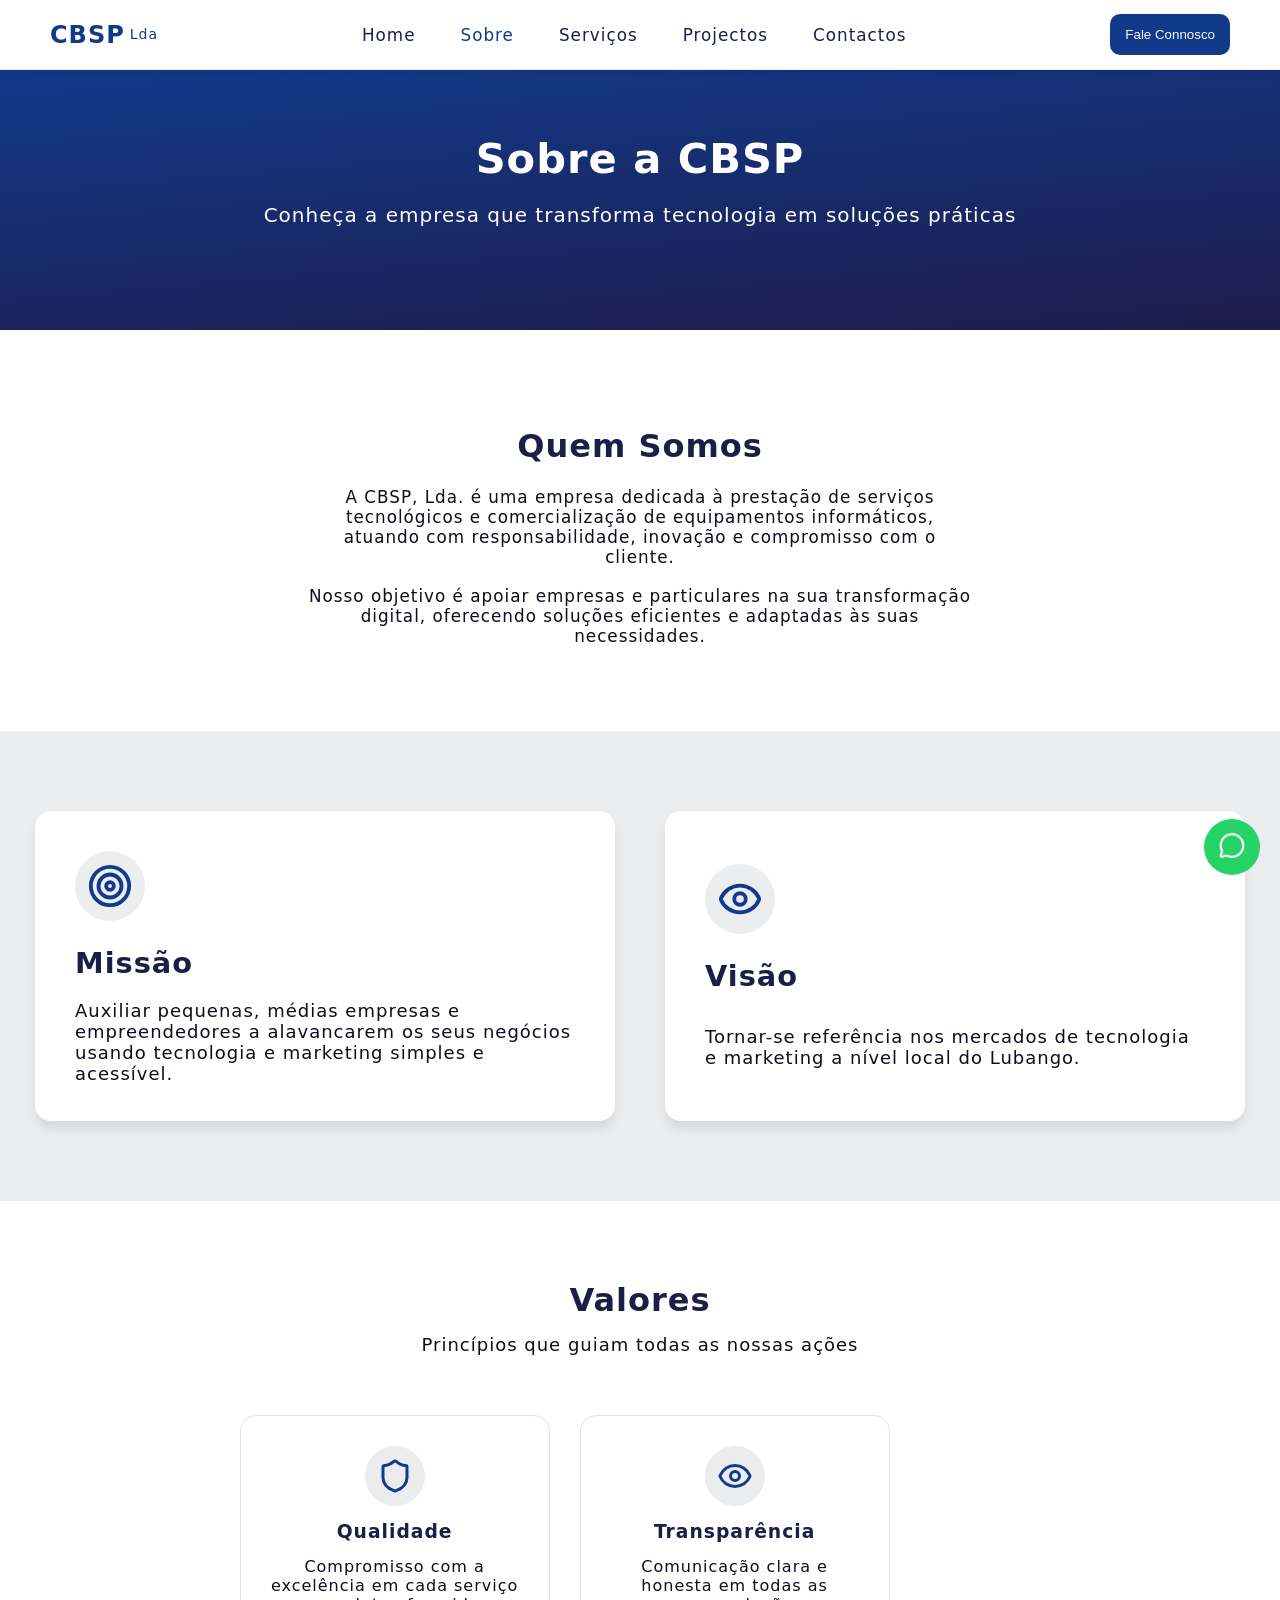
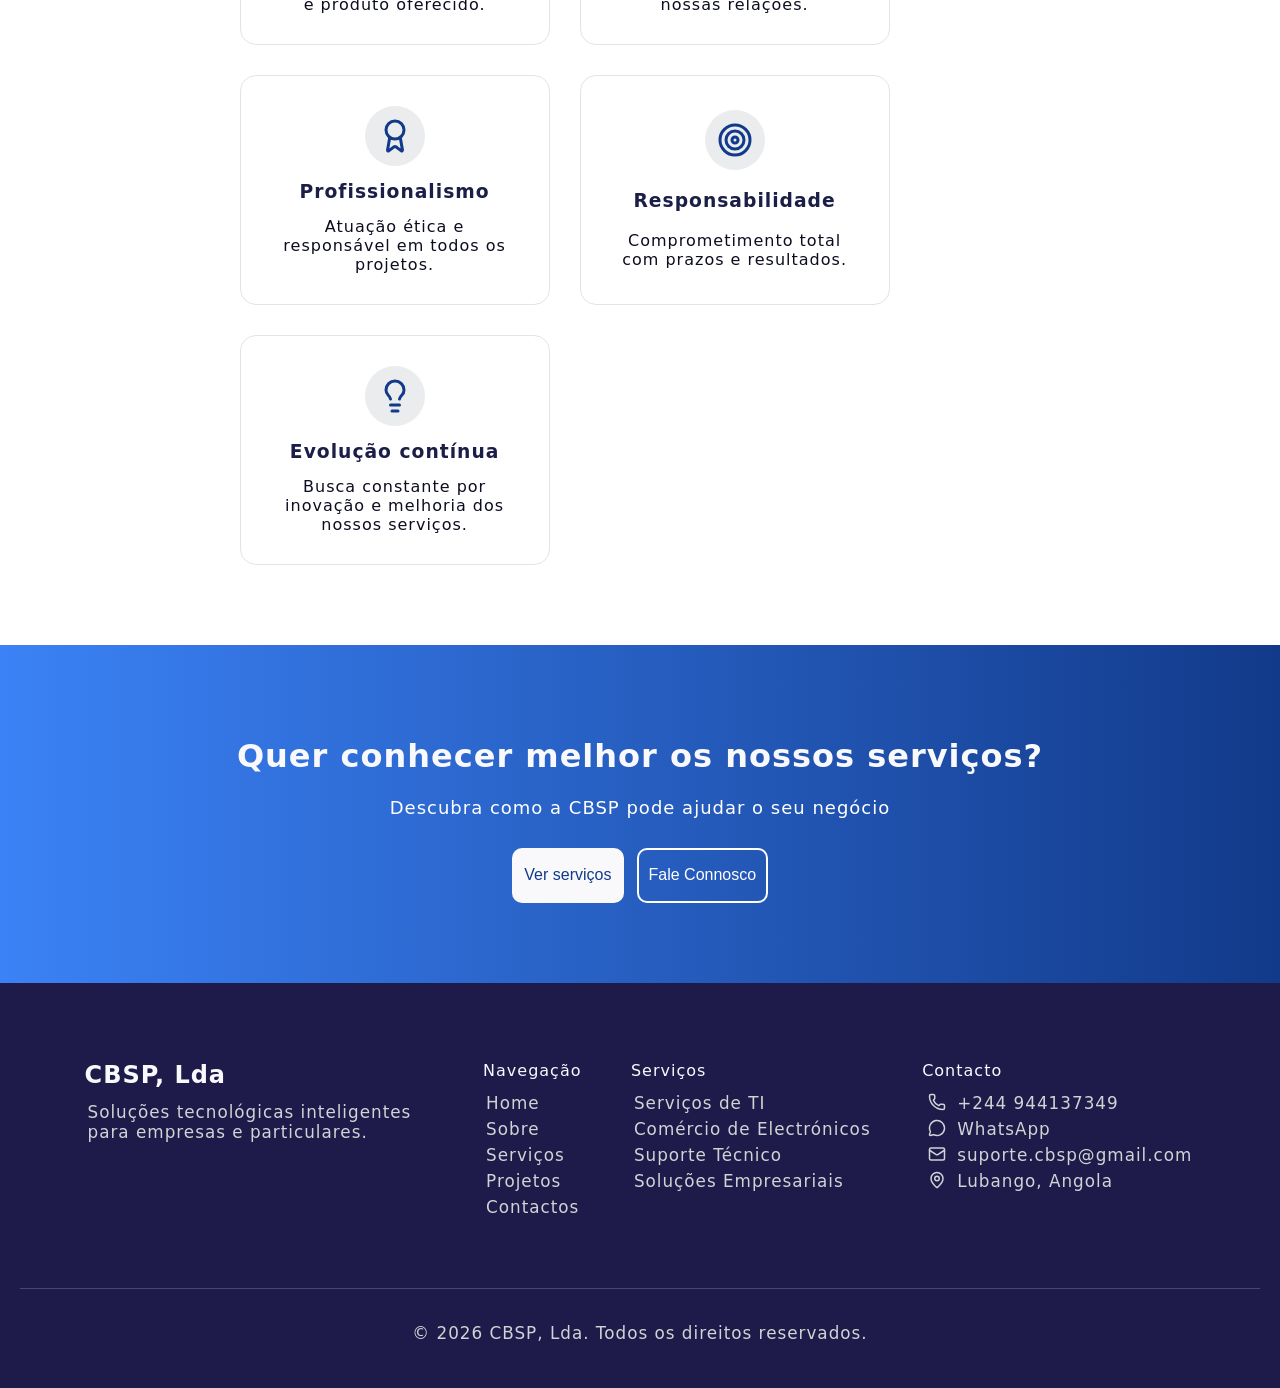
==== commit 06965dc6: "Started adding contents in services.html page" ====
--- a/about.html
+++ b/about.html
@@ -239,7 +239,7 @@
                             <path
                                 d="M13.832 16.568a1 1 0 0 0 1.213-.303l.355-.465A2 2 0 0 1 17 15h3a2 2 0 0 1 2 2v3a2 2 0 0 1-2 2A18 18 0 0 1 2 4a2 2 0 0 1 2-2h3a2 2 0 0 1 2 2v3a2 2 0 0 1-.8 1.6l-.468.351a1 1 0 0 0-.292 1.233 14 14 0 0 0 6.392 6.384" />
                         </svg>
-                        <a href="+244 244944137349">+244 244944137349</a>
+                        <a href="+244 944137349">+244 944137349</a>
                     </p>
                     <p>
                         <svg xmlns="http://www.w3.org/2000/svg" width="24" height="24" viewBox="0 0 24 24" fill="none"
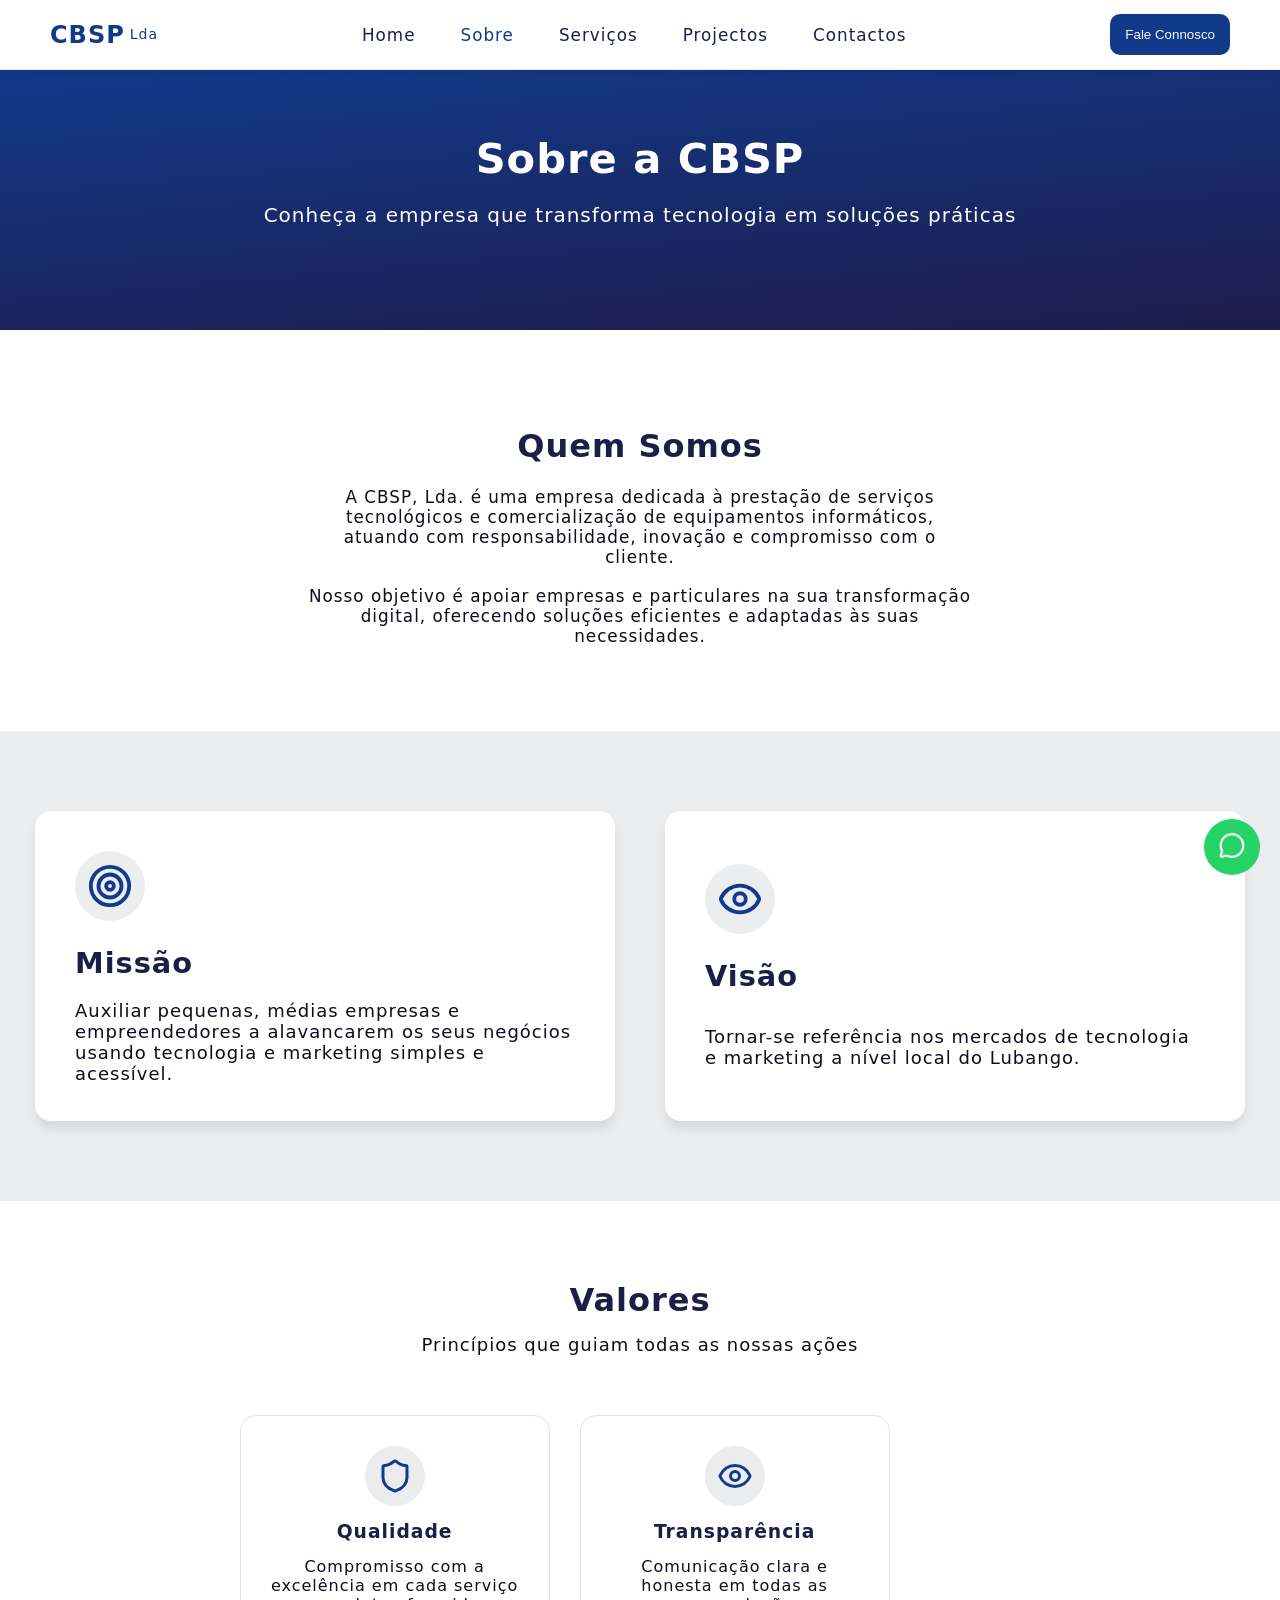
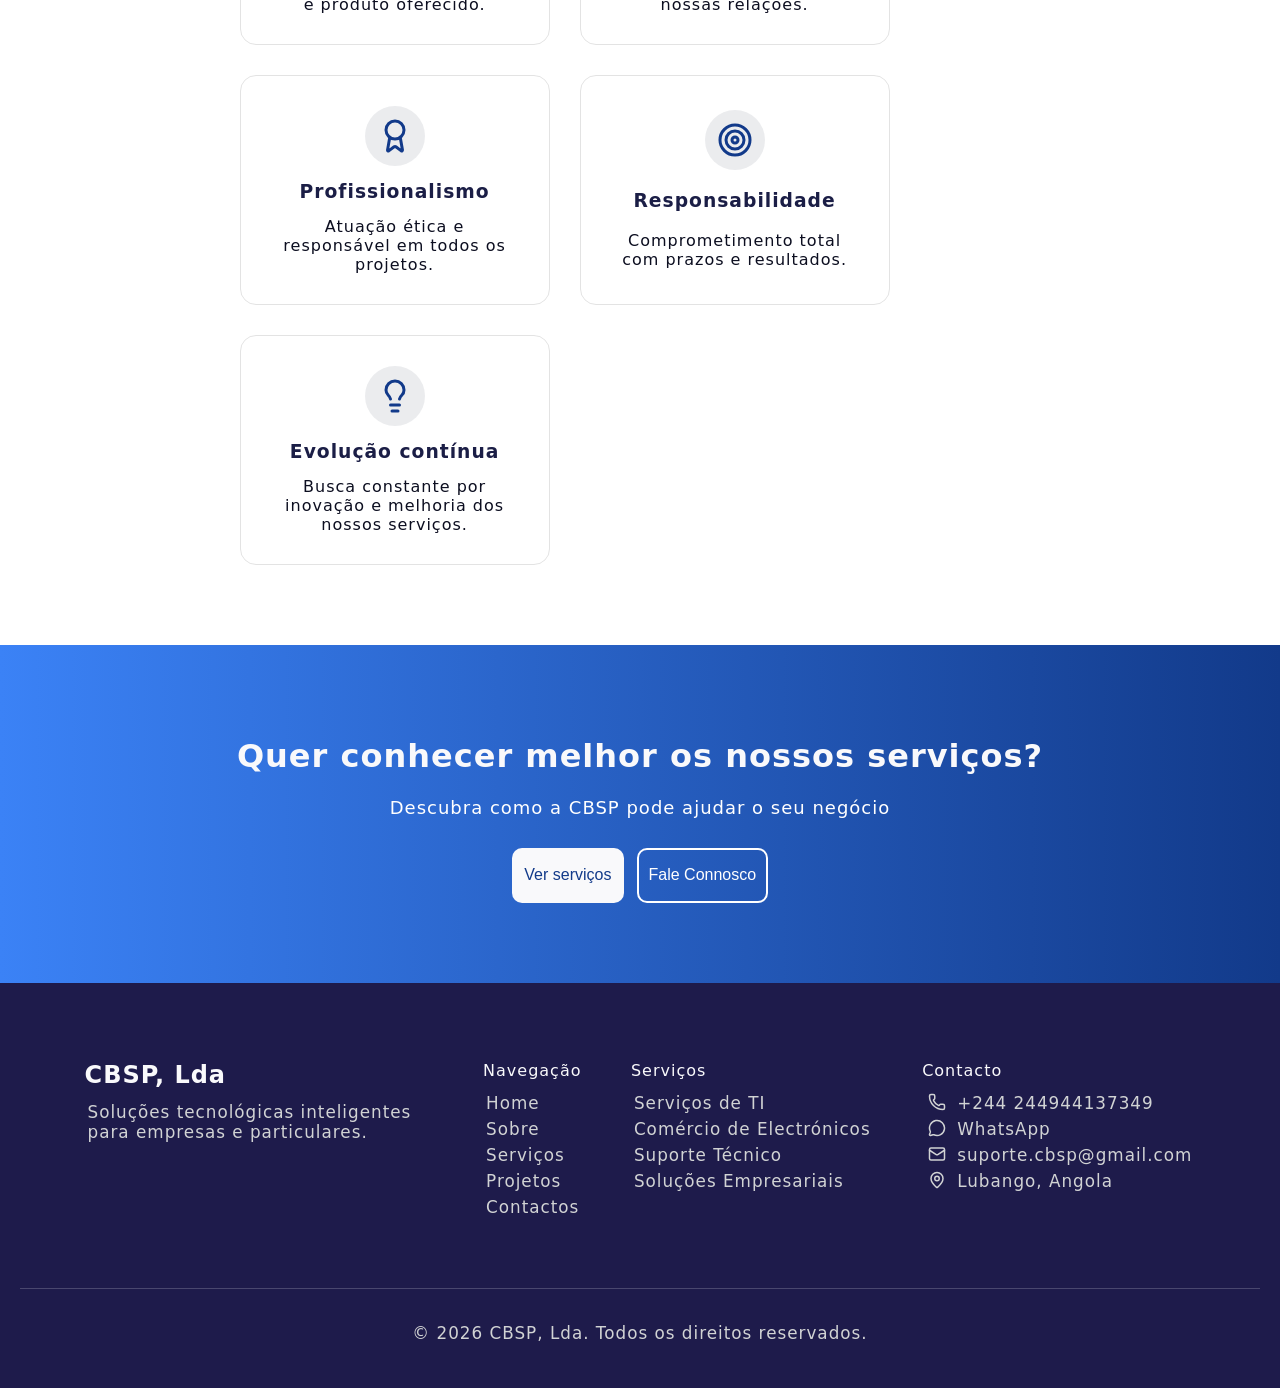
==== commit 559dfbf4: "Merge pull request #4 from sergiosapalalo/feature/about-mobile-page Feature/about mobile page" ====
--- a/about.html
+++ b/about.html
@@ -239,7 +239,7 @@
                             <path
                                 d="M13.832 16.568a1 1 0 0 0 1.213-.303l.355-.465A2 2 0 0 1 17 15h3a2 2 0 0 1 2 2v3a2 2 0 0 1-2 2A18 18 0 0 1 2 4a2 2 0 0 1 2-2h3a2 2 0 0 1 2 2v3a2 2 0 0 1-.8 1.6l-.468.351a1 1 0 0 0-.292 1.233 14 14 0 0 0 6.392 6.384" />
                         </svg>
-                        <a href="+244 944137349">+244 944137349</a>
+                        <a href="+244 244944137349">+244 244944137349</a>
                     </p>
                     <p>
                         <svg xmlns="http://www.w3.org/2000/svg" width="24" height="24" viewBox="0 0 24 24" fill="none"
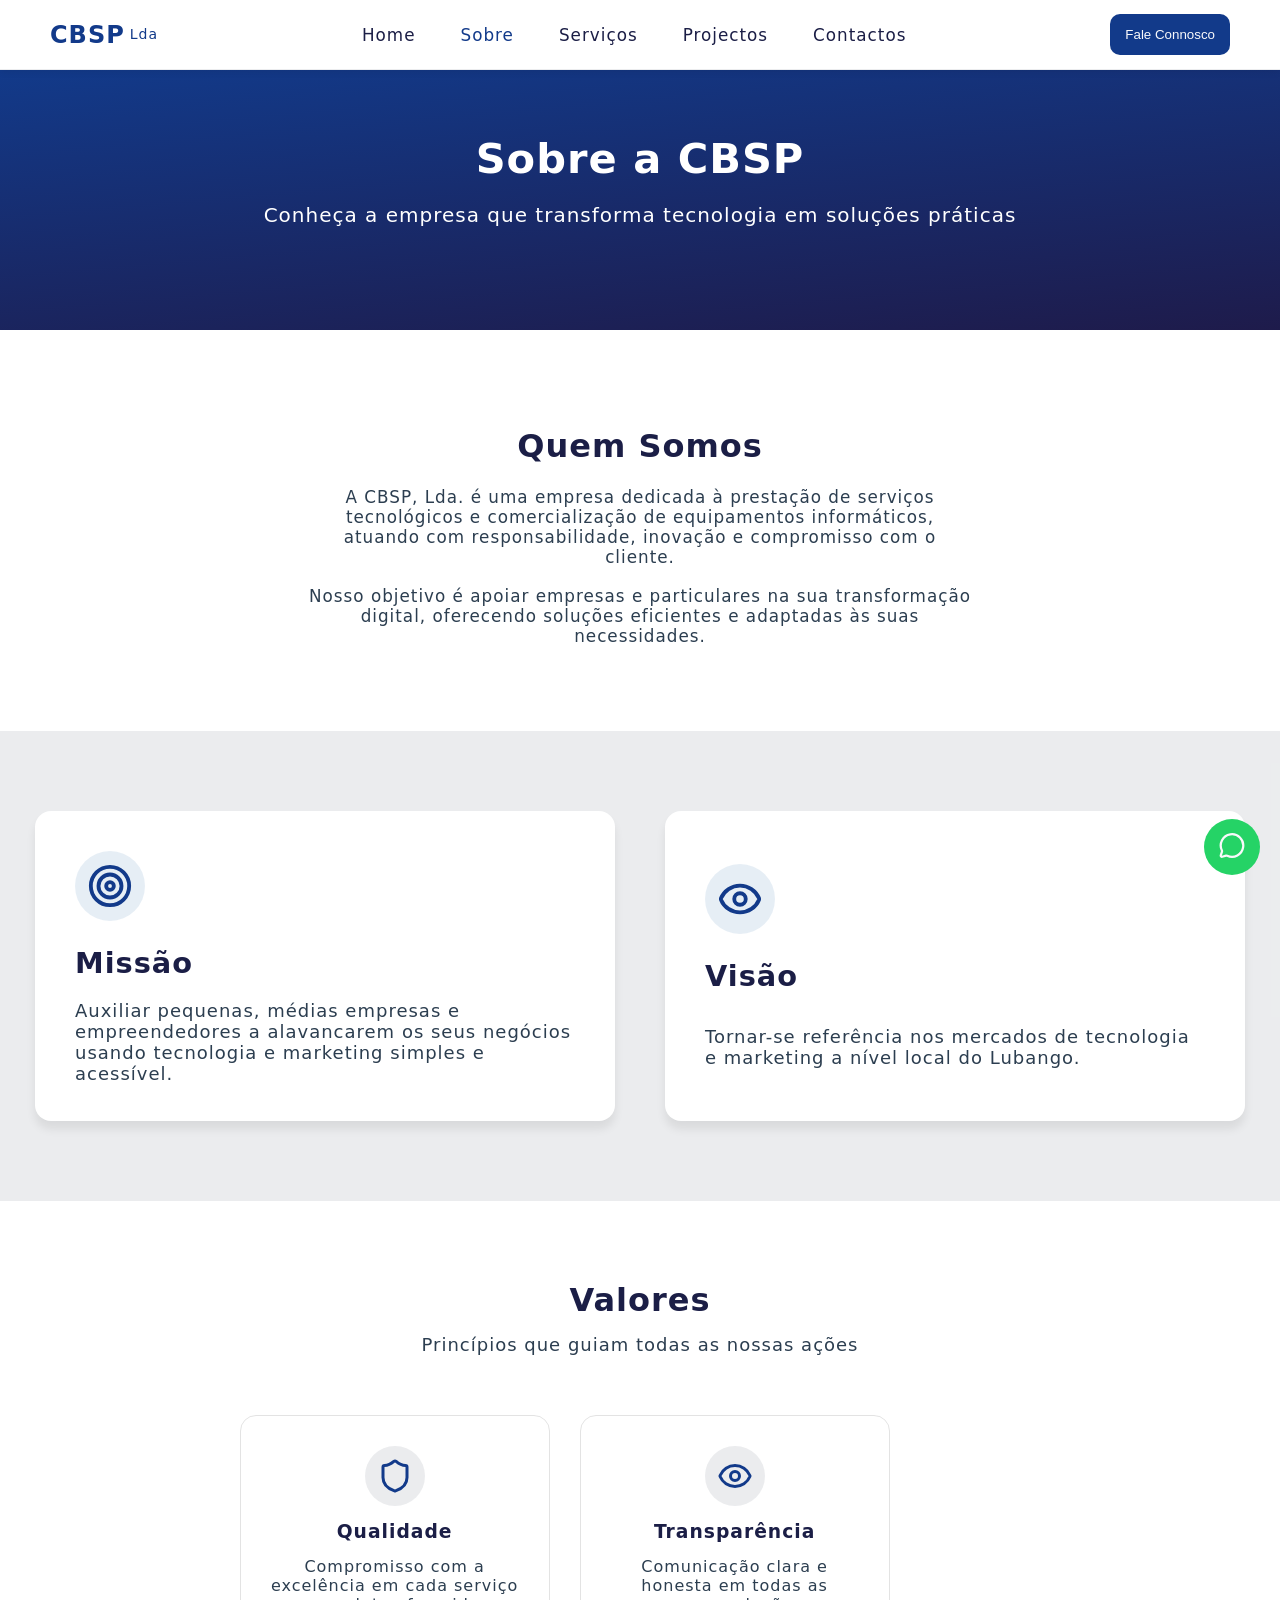
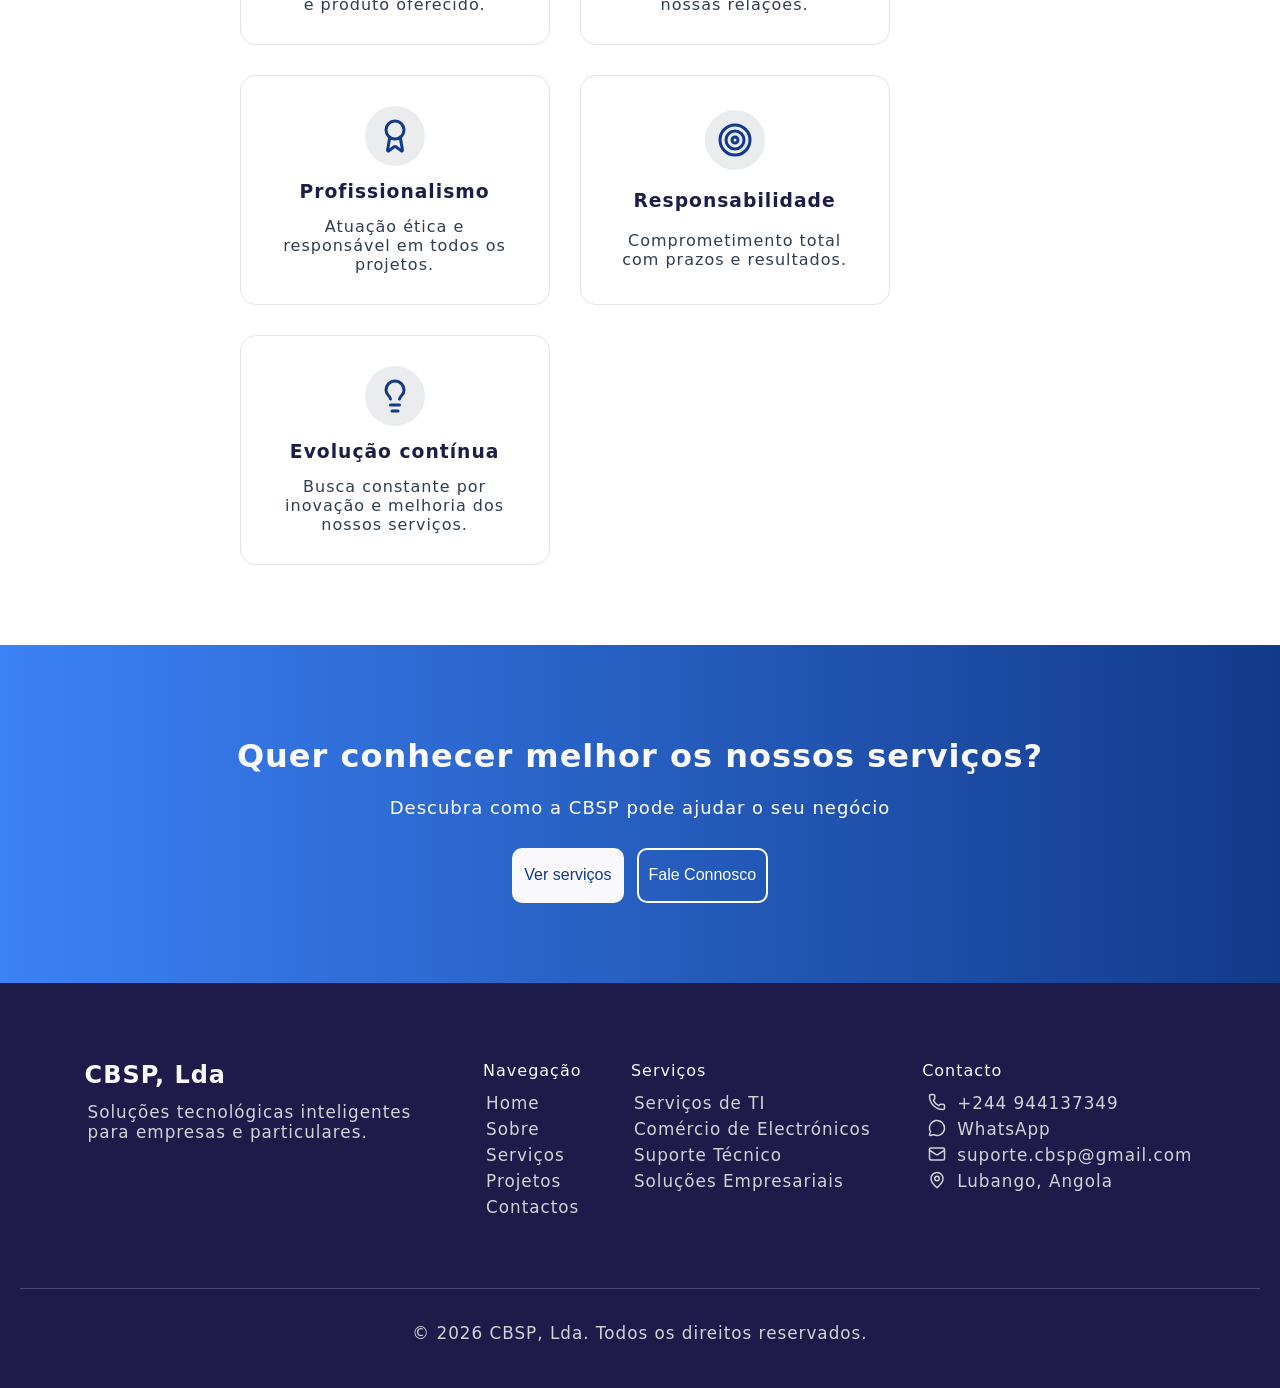
==== commit fe1af761: "Merge pull request #5 from sergiosapalalo/feature/services-page Feature/services page" ====
--- a/about.html
+++ b/about.html
@@ -239,7 +239,7 @@
                             <path
                                 d="M13.832 16.568a1 1 0 0 0 1.213-.303l.355-.465A2 2 0 0 1 17 15h3a2 2 0 0 1 2 2v3a2 2 0 0 1-2 2A18 18 0 0 1 2 4a2 2 0 0 1 2-2h3a2 2 0 0 1 2 2v3a2 2 0 0 1-.8 1.6l-.468.351a1 1 0 0 0-.292 1.233 14 14 0 0 0 6.392 6.384" />
                         </svg>
-                        <a href="+244 244944137349">+244 244944137349</a>
+                        <a href="+244 944137349">+244 944137349</a>
                     </p>
                     <p>
                         <svg xmlns="http://www.w3.org/2000/svg" width="24" height="24" viewBox="0 0 24 24" fill="none"
--- a/assets/css/main.css
+++ b/assets/css/main.css
@@ -13,6 +13,7 @@
     color: var(--Foreground);
     letter-spacing: 1px;
 }
+
 
 .header {
     grid-area: header;
@@ -405,9 +406,15 @@
         text-decoration: none;
     }
 
+    .btn-talk-to-us:hover a {
+        color: var(--Background);
+
+    }
+
     .btn-talk-to-us:hover {
         transition: background-color .5s ease;
         background-color: var(--AccentBlue);
+        color: var(--Background);
     }
 
 
--- a/assets/css/tokens.css
+++ b/assets/css/tokens.css
@@ -2,7 +2,7 @@
 
     /*PALETA*/
     --Primary: #123a8a;
-    --PrimaryHover: #2953a733;
+    --PrimaryHover: #3a6ed670;
     --Secondary: #3b82f6;
     --AccentBlue: #1e1b4b;
 
@@ -10,22 +10,23 @@
     --CardBackground: #ffffff;
     --Muted: #d1d3d4;
     --MutedB: #e5e7e9c2;
-    --MutedSmooth: #e5e7e9bb;
+    --MutedSmooth: #6895c42a;
 
     --Foreground: #1b1e46;
     --ForegroundDark: #0c0e20;
     --MutedForeground: #2c3e50;
+    
 
     --Destructive: #d4183d;
     --ZapButton: #25d366;
 
     --Border: #b6b6b662;
     --BorderColor: #ffffff31;
-    
+
     /*TIPOGRAFIA*/
     --FontFamily: system-ui, -apple-system, BlinkMacSystemFont, 'Segoe UI', Roboto, Oxygen, Ubuntu, Cantarell, 'Open Sans', 'Helvetica Neue', sans-serif;
-    
-    
+
+
     /*TOKENS de TAMANHO*/
     /*Text Size--*/
     --text-xs: 12px;
@@ -62,4 +63,4 @@
     --weight-bd: 500;
     --weight-br: bold;
 
-}
+}
--- a/assets/css/home.css
+++ b/assets/css/home.css
@@ -102,7 +102,7 @@
 
     .who-are-we p {
         color: var(--ForegroundDark);
-        font-weight: var(--weight-lg);
+        font-weight: var(--weight-nl);
         font-size: 1.05rem;
         text-align: justify;
     }
@@ -416,7 +416,7 @@
 
     #hero-section .mascote-img {
         border-radius: var(--radius-lg);
-        width: 45%;
+        width: 50%;
         height: 450px;
     }
 
@@ -443,8 +443,8 @@
     }
 
     .who-are-we p {
-        color: var(--ForegroundDark);
-        font-weight: var(--weight-nl1);
+        color: var(--MutedForeground);
+        font-weight: var(--weight-nl);
         font-size: 1.05rem;
         text-align: center;
     }
@@ -521,8 +521,8 @@
 
     .desc-area p {
         text-align: start;
-        font-weight: var(--weight-nl1);
-        color: var(--ForegroundDark);
+        font-weight: var(--weight-nl);
+        color: var(--MutedForeground);
         font-size: 1.05rem;
 
     }
@@ -581,8 +581,8 @@
 
     .project-cards p {
         text-align: start;
-        font-weight: var(--weight-nl1);
-        color: var(--ForegroundDark);
+        font-weight: var(--weight-nl);
+        color: var(--MutedForeground);
         font-size: 1.05rem;
 
     }
--- a/assets/css/about.css
+++ b/assets/css/about.css
@@ -63,7 +63,7 @@
 
     .mission-vision-cards .desc-mission-vision p {
         text-align: left;
-        color: var(--ForegroundDark);
+        color: var(--MutedForeground);
         font-weight: var(--weight-nl1);
         font-size: var(--text-md);
     }
@@ -90,7 +90,7 @@
 
     .title-values p {
         font-size: var(--text-lg);
-        color: var(--ForegroundDark);
+        color: var(--MutedForeground);
         font-weight: var(--weight-nl1);
     }
 
@@ -131,9 +131,9 @@
         color: var(--Primary);
     }
 
-    .car p {
-        font-size: var(--text-lg);
-        color: var(--ForegroundDark);
+    .card p {
+        font-size: var(--text-lg);
+        color: var(--MutedForeground);
         font-weight: var(--weight-nl1);
     }
 
@@ -255,7 +255,7 @@
 
     .mission-vision-cards .desc-mission-vision p {
         text-align: left;
-        color: var(--ForegroundDark);
+        color: var(--MutedForeground);
         font-weight: var(--weight-nl);
         font-size: var(--text-lg);
     }
@@ -284,7 +284,7 @@
 
     .title-values p {
         font-size: var(--text-lg);
-        color: var(--ForegroundDark);
+        color: var(--MutedForeground);
         font-weight: var(--weight-nl);
     }
 
@@ -330,8 +330,8 @@
    
     .card p {
         font-size: var(--text-nl);
-        color: var(--ForegroundDark);
-        font-weight: var(--weight-nl1);
+        color: var(--MutedForeground);
+        font-weight: var(--weight-nl);
         text-align: center;
     }
 
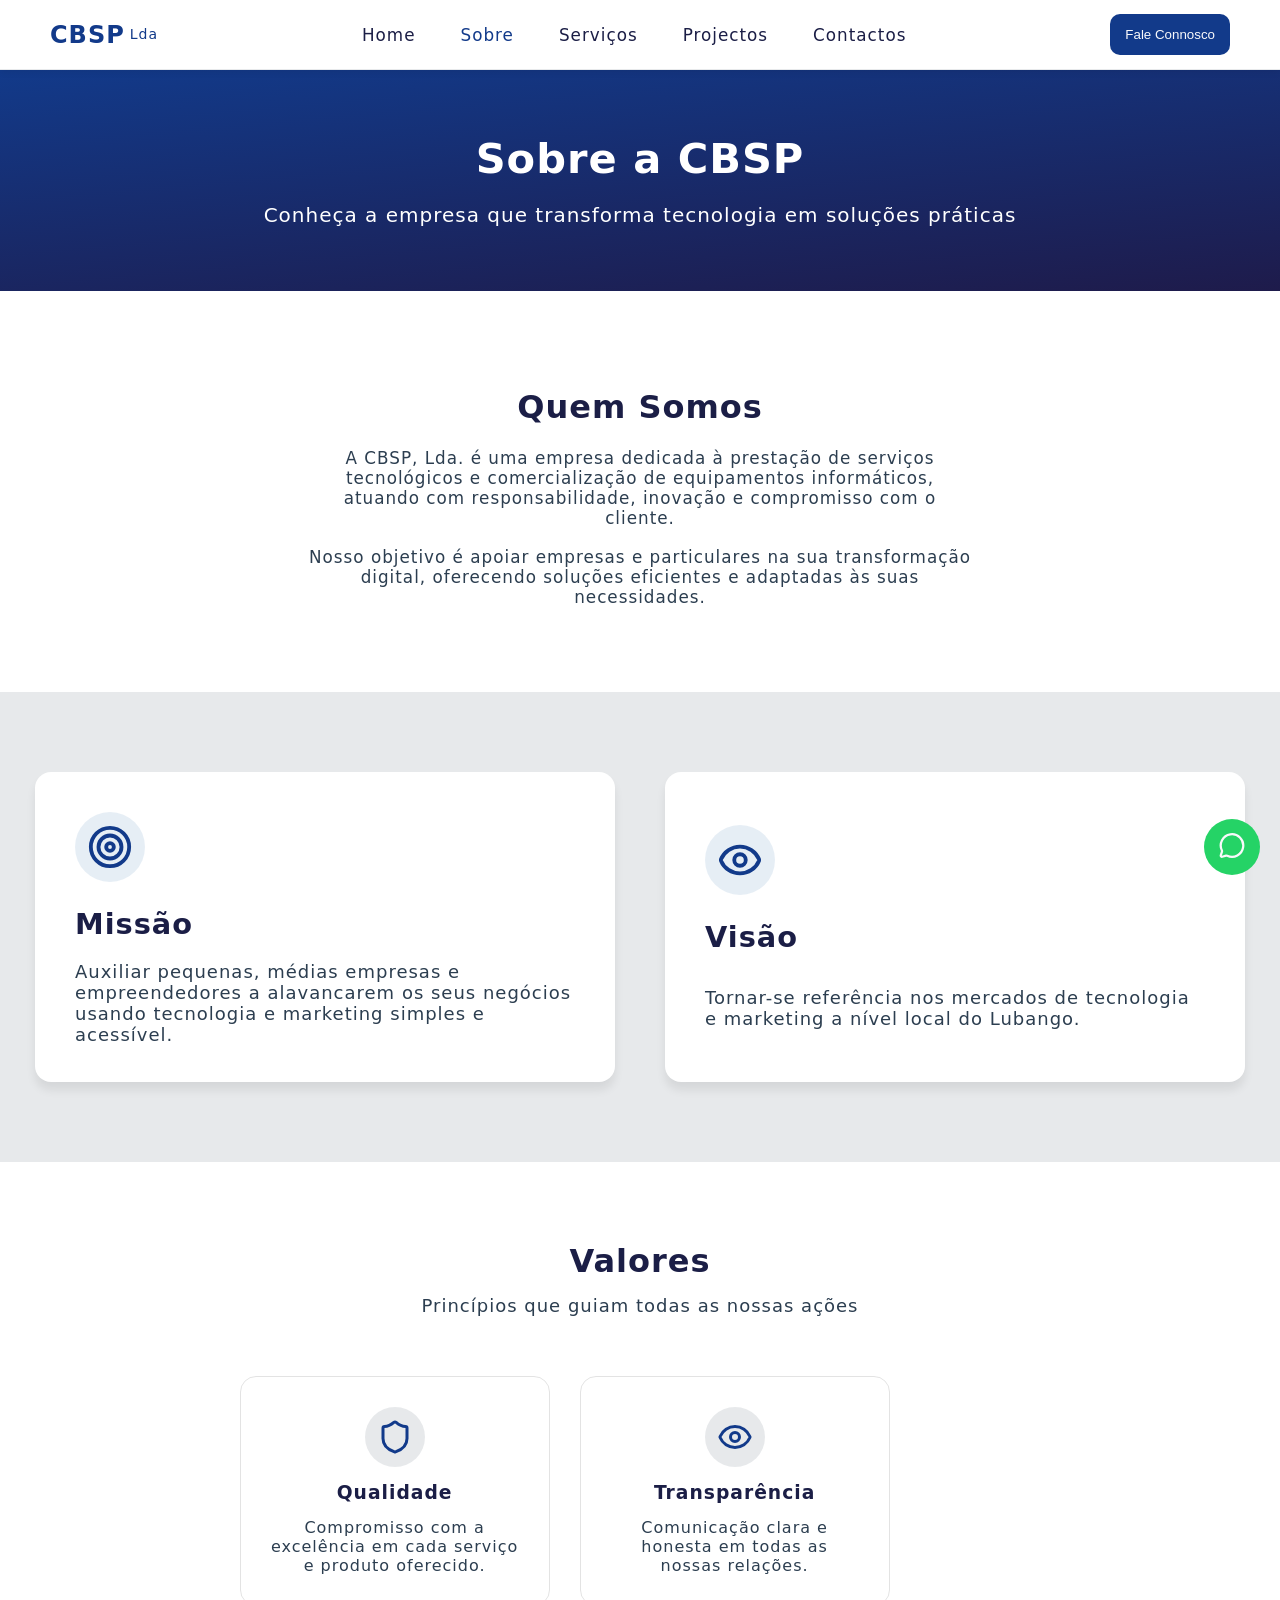
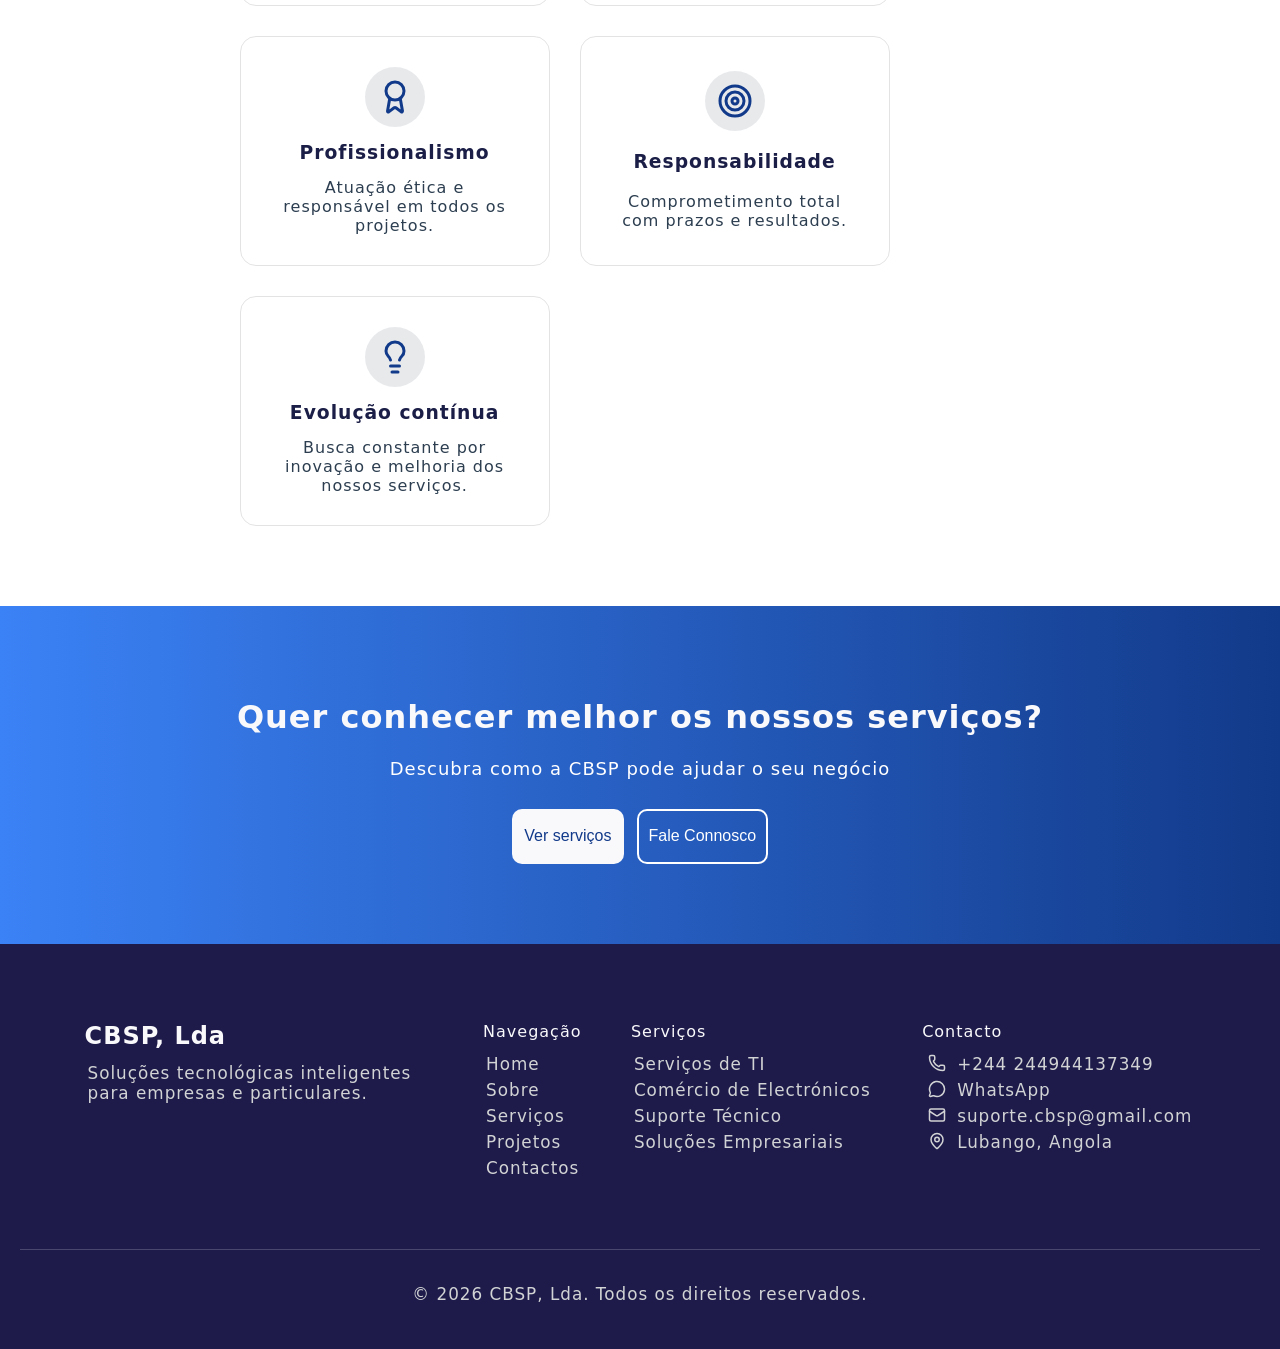
==== commit 08d5df4f: "Finished the Contact page" ====
--- a/about.html
+++ b/about.html
@@ -209,7 +209,7 @@
         </section>
 
         <!--FOOTER SECTION-->
-        <footer class="footer">
+      <footer class="footer">
             <div class="footer-info">
                 <div class="name-slogan">
                     <h2>CBSP, Lda</h2>
@@ -239,7 +239,7 @@
                             <path
                                 d="M13.832 16.568a1 1 0 0 0 1.213-.303l.355-.465A2 2 0 0 1 17 15h3a2 2 0 0 1 2 2v3a2 2 0 0 1-2 2A18 18 0 0 1 2 4a2 2 0 0 1 2-2h3a2 2 0 0 1 2 2v3a2 2 0 0 1-.8 1.6l-.468.351a1 1 0 0 0-.292 1.233 14 14 0 0 0 6.392 6.384" />
                         </svg>
-                        <a href="+244 944137349">+244 944137349</a>
+                        <a href="tel:+244244944137349">+244 244944137349</a>
                     </p>
                     <p>
                         <svg xmlns="http://www.w3.org/2000/svg" width="24" height="24" viewBox="0 0 24 24" fill="none"
@@ -248,7 +248,7 @@
                             <path
                                 d="M2.992 16.342a2 2 0 0 1 .094 1.167l-1.065 3.29a1 1 0 0 0 1.236 1.168l3.413-.998a2 2 0 0 1 1.099.092 10 10 0 1 0-4.777-4.719" />
                         </svg>
-                        <a href="https//wa.me/244944137349">WhatsApp</a>
+                        <a href="https://wa.me/244944137349?text=Olá,%20vi%20o%20vosso%20site%20e%20gostaria%20de%20solicitar%20um%20orçamento%20para%20um%20sistema%20ou%20serviço." target="_blank">WhatsApp</a>
                     </p>
                     <p>
                         <svg xmlns="http://www.w3.org/2000/svg" width="24" height="24" viewBox="0 0 24 24" fill="none"
@@ -257,7 +257,7 @@
                             <path d="m22 7-8.991 5.727a2 2 0 0 1-2.009 0L2 7" />
                             <rect x="2" y="4" width="20" height="16" rx="2" />
                         </svg>
-                        <a href="mailto:suporte.cbsp@gmail.com">suporte.cbsp@gmail.com</a>
+                        <a href="mailto:suporte.cbsp@gmail.com?subject=Pedido%20de%20Orçamento&body=Olá,%20encontrei%20o%20site%20da%20CBSP%20e%20gostaria%20de%20solicitar%20um%20orçamento%20para%20um%20sistema%20ou%20serviço.">suporte.cbsp@gmail.com</a>
                     </p>
                     <p>
                         <svg xmlns="http://www.w3.org/2000/svg" width="24" height="24" viewBox="0 0 24 24" fill="none"
@@ -267,7 +267,7 @@
                                 d="M20 10c0 4.993-5.539 10.193-7.399 11.799a1 1 0 0 1-1.202 0C9.539 20.193 4 14.993 4 10a8 8 0 0 1 16 0" />
                             <circle cx="12" cy="10" r="3" />
                         </svg>
-                        <a href="">Lubango, Angola</a>
+                        <a href="javascript:void(0)">Lubango, Angola</a>
                     </p>
                 </div>
             </div>
@@ -280,7 +280,7 @@
 
 
     <button class="whatsapp-button">
-        <a href="https/wa.me/244944137349">
+        <a href="https://wa.me/244944137349?text=Olá,%20vi%20o%20vosso%20site%20e%20gostaria%20de%20solicitar%20um%20orçamento%20para%20um%20sistema%20ou%20serviço." target="_blank">
             <svg xmlns="http://www.w3.org/2000/svg" width="24" height="24" viewBox="0 0 24 24" fill="none"
                 stroke="currentColor" stroke-width="2" stroke-linecap="round" stroke-linejoin="round"
                 class="lucide lucide-message-circle-icon lucide-message-circle">
--- a/assets/css/tokens.css
+++ b/assets/css/tokens.css
@@ -9,7 +9,7 @@
     --Background: #f9f9fb;
     --CardBackground: #ffffff;
     --Muted: #d1d3d4;
-    --MutedB: #e5e7e9c2;
+    --MutedB: #e5e7e9e8;
     --MutedSmooth: #6895c42a;
 
     --Foreground: #1b1e46;
--- a/assets/css/about.css
+++ b/assets/css/about.css
@@ -1,6 +1,5 @@
 @media screen and (max-width: 768px) {
     .up-section {
-        height: 260px;
         padding: 4rem 1.5rem;
         background-image: linear-gradient(175deg, var(--Primary), var(--AccentBlue));
         color: var(--CardBackground);
@@ -10,6 +9,9 @@
         gap: 20px;
     }
 
+    .up-section h1 {
+        text-align: center;
+    }
 
     .up-section p {
         font-weight: var(--weight-nl1);
@@ -187,7 +189,6 @@
 
 @media screen and (min-width: 768px) {
     .up-section {
-        height: 260px;
         padding: 4rem 1.5rem;
         background-image: linear-gradient(175deg, var(--Primary), var(--AccentBlue));
         color: var(--CardBackground);
@@ -208,7 +209,7 @@
         color: var(--CardBackground);
     }
 
-    
+
     /*mission & vision*/
     .mission-vision {
         padding: 5rem 1.5rem;
@@ -236,9 +237,11 @@
         flex-direction: column;
         gap: 25px;
     }
-    .img-title-card h2{
+
+    .img-title-card h2 {
         font-size: 1.8rem;
     }
+
     .img-title-card .svg-box {
         height: 70px;
         width: 70px;
@@ -327,7 +330,7 @@
         width: 100%;
         color: var(--Primary);
     }
-   
+
     .card p {
         font-size: var(--text-nl);
         color: var(--MutedForeground);
@@ -343,9 +346,11 @@
         align-items: center;
         gap: 20px;
     }
-    .contact-section .text h2{
+
+    .contact-section .text h2 {
         font-size: 2rem;
     }
+
     .contact-section .text p {
         font-size: var(--text-lg);
         color: var(--CardBackground);
@@ -364,9 +369,11 @@
     .contact-section-btns button {
         height: 55px;
     }
-    .contact-section-btns button:nth-child(1){
+
+    .contact-section-btns button:nth-child(1) {
         width: 46%;
     }
+
     .contact-section-btns button:nth-child(1) a {
         color: var(--Primary);
         font-weight: var(--weight-bd);
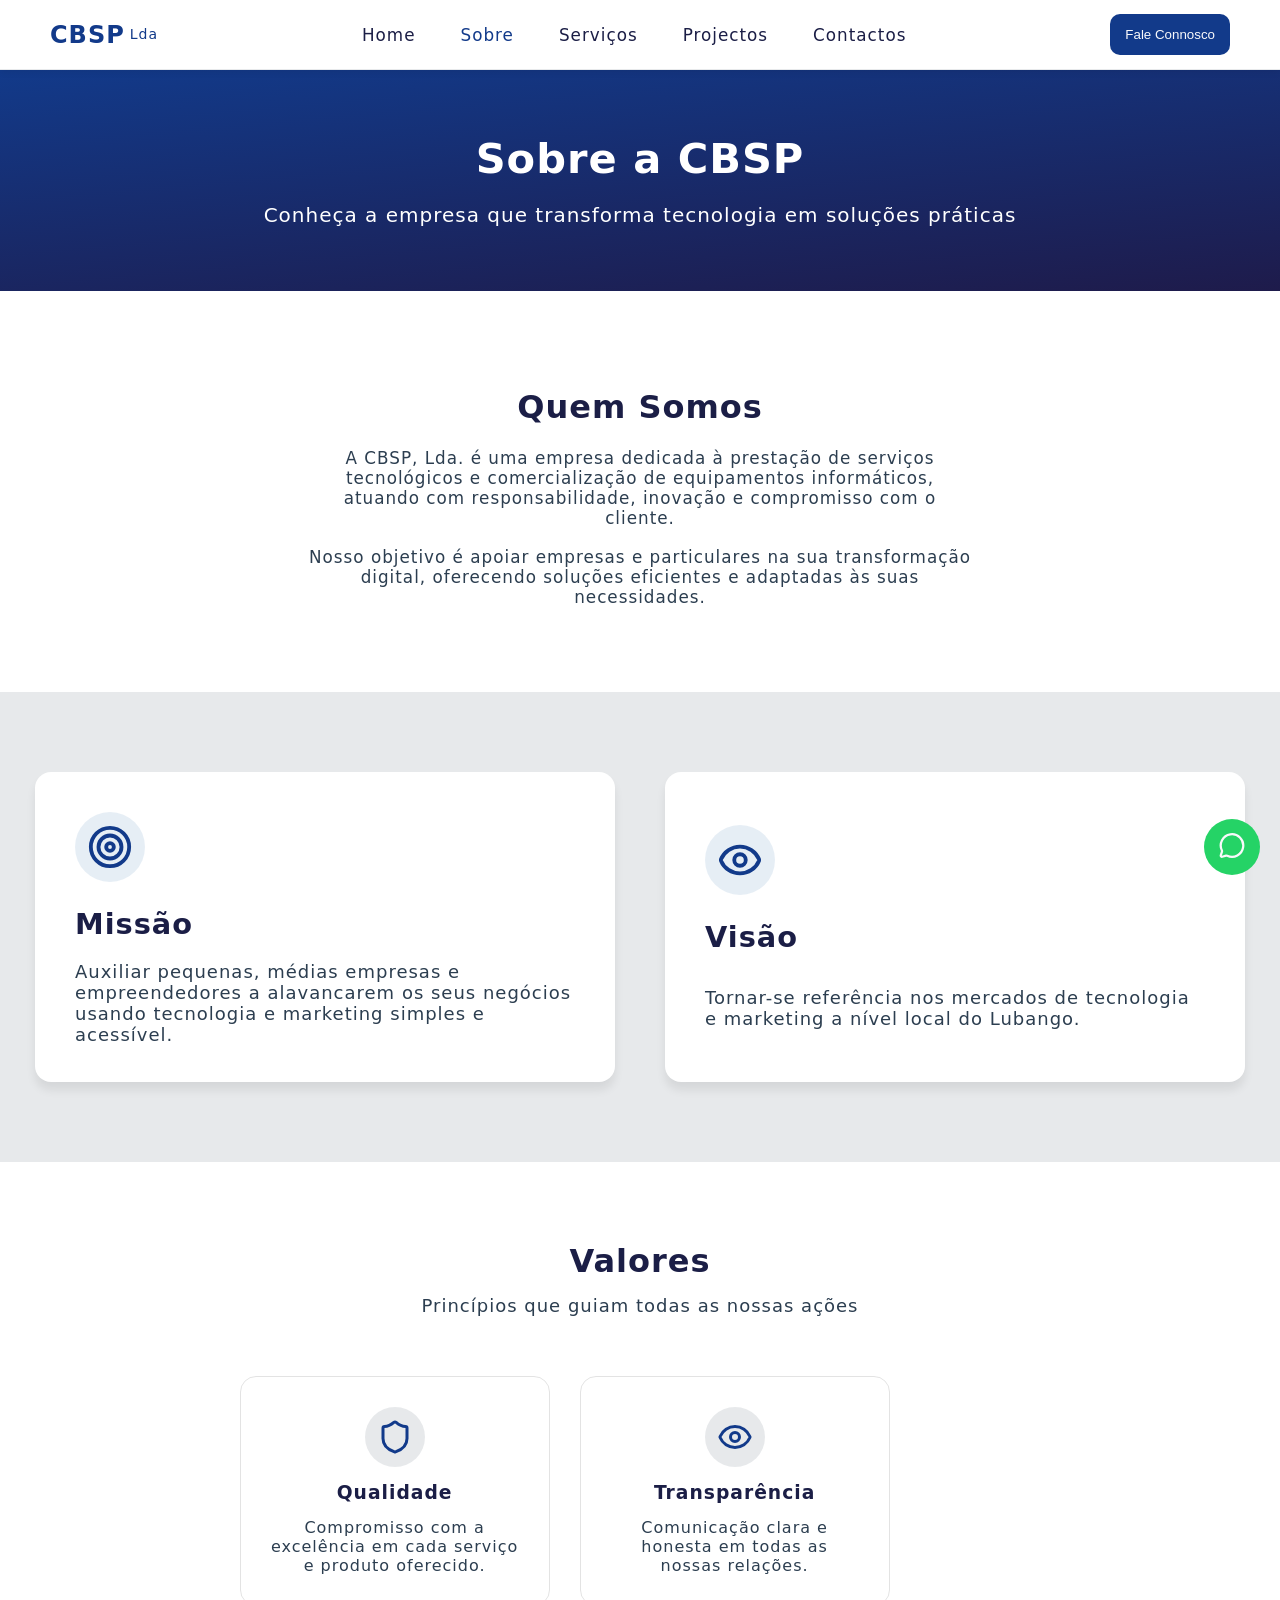
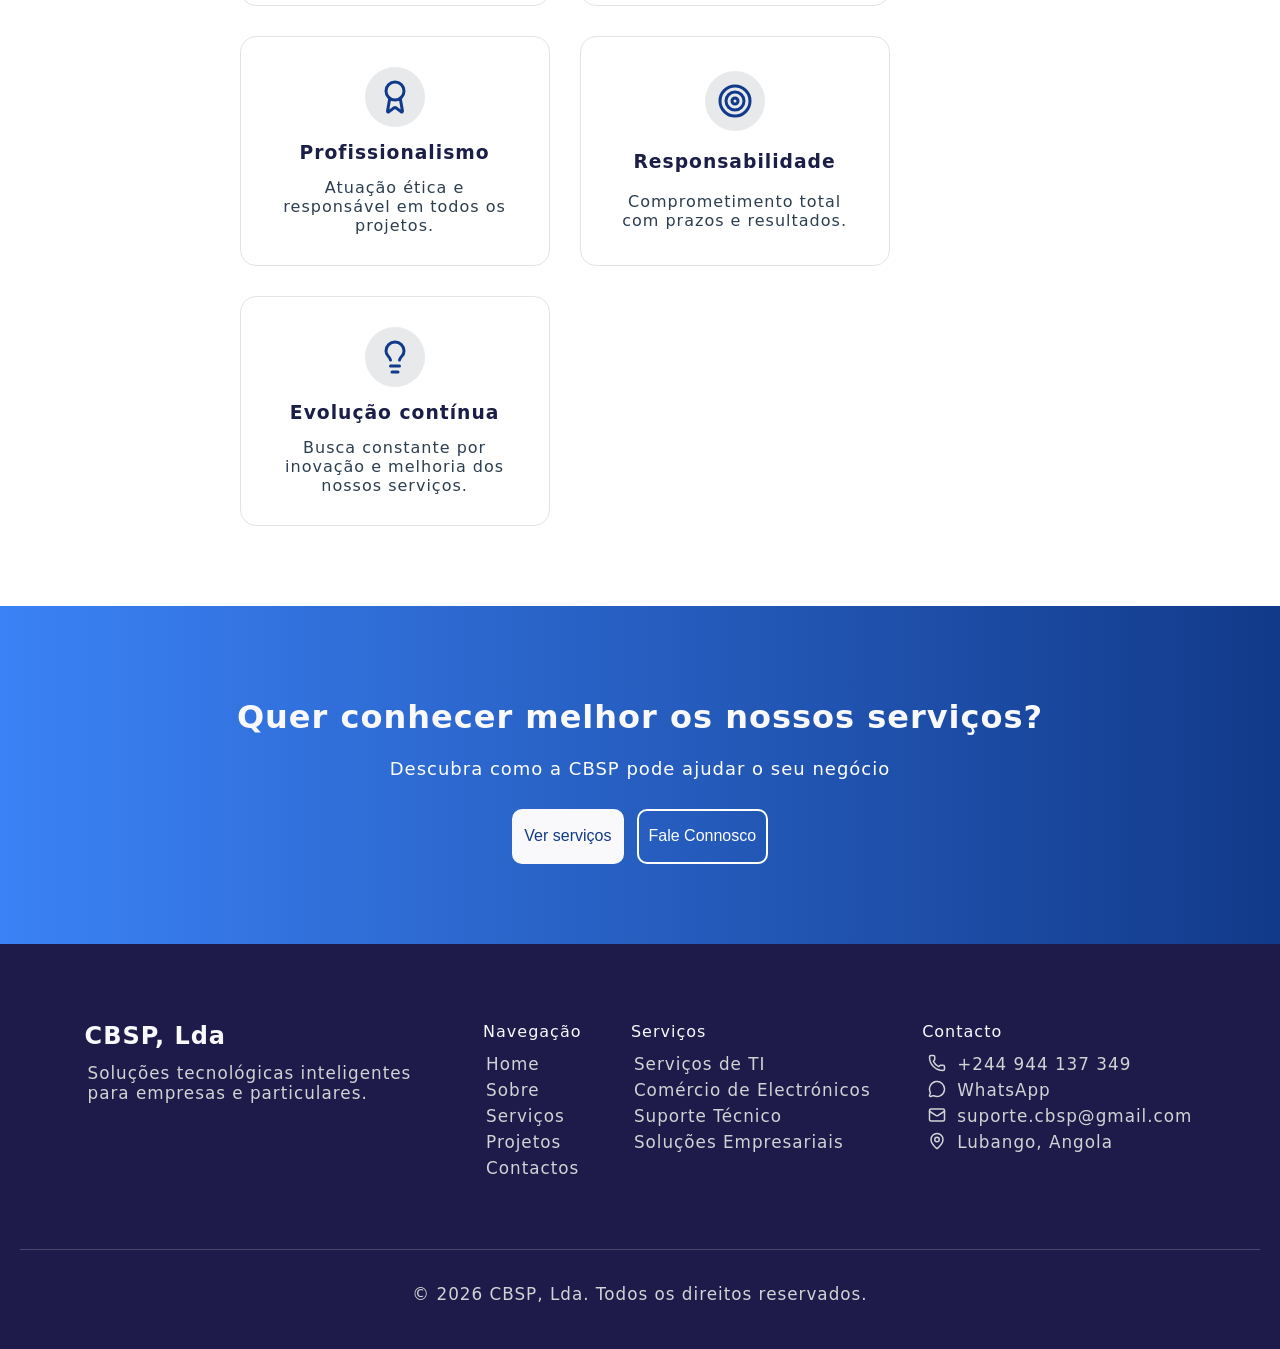
==== commit 6b65de3d: "Finished Completely the project" ====
--- a/about.html
+++ b/about.html
@@ -40,7 +40,9 @@
         <nav class="nav-bar">
             <div class="logo-btn">
                 <div class="logo">
-                    <h3>CBSP</h3> <span>Lda</span>
+                     <a href="index.html">
+                        <h3>CBSP</h3> <span>Lda</span>
+                    </a>
                 </div>
                 <button class="btn-menu" id="btn-open-menu">
                     <div></div>
@@ -239,7 +241,7 @@
                             <path
                                 d="M13.832 16.568a1 1 0 0 0 1.213-.303l.355-.465A2 2 0 0 1 17 15h3a2 2 0 0 1 2 2v3a2 2 0 0 1-2 2A18 18 0 0 1 2 4a2 2 0 0 1 2-2h3a2 2 0 0 1 2 2v3a2 2 0 0 1-.8 1.6l-.468.351a1 1 0 0 0-.292 1.233 14 14 0 0 0 6.392 6.384" />
                         </svg>
-                        <a href="tel:+244244944137349">+244 244944137349</a>
+                        <a href="tel:+244944137349">+244 944 137 349</a>
                     </p>
                     <p>
                         <svg xmlns="http://www.w3.org/2000/svg" width="24" height="24" viewBox="0 0 24 24" fill="none"
--- a/assets/css/main.css
+++ b/assets/css/main.css
@@ -12,6 +12,12 @@
     font-family: var(--FontFamily);
     color: var(--Foreground);
     letter-spacing: 1px;
+
+}
+
+html{
+    scroll-behavior: smooth;
+
 }
 
 
@@ -72,7 +78,10 @@
         display: flex;
         gap: 5px;
         font-size: var(--text-lg);
+    }
+    .logo a{
         color: var(--Primary);
+        text-decoration: none;
     }
 
     .logo span {
@@ -315,7 +324,7 @@
 
 
 
-@media screen and (min-width: 768px) {
+@media screen and (min-width: 769px) {
 
     .header {
         height: 70px;
@@ -350,10 +359,14 @@
     }
 
     .logo {
-        display: flex;
-        gap: 5px;
         font-size: var(--text-lg);
         color: var(--Primary);
+    }
+    .logo a{
+         display: flex;
+         gap: 5px;
+        color: var(--Primary);
+        text-decoration: none;
     }
 
     .logo h3 {
--- a/assets/css/home.css
+++ b/assets/css/home.css
@@ -7,7 +7,21 @@
         display: flex;
         flex-direction: column;
         justify-content: center;
+        align-items: center;
         min-height: 100vh;
+    }
+
+    .hero-contents .logo-img {
+        height: 160px;
+        width: 160px;
+        margin: auto;
+        margin-top: -50px;
+    }
+
+    .logo-img img {
+        width: 100%;
+        height: 100%;
+        text-align: center;
     }
 
     #hero-section .text-inform {
@@ -247,8 +261,8 @@
         gap: 20px;
         background-color: var(--MutedB);
     }
- 
-    .why-choose-us .reason-points-divs{
+
+    .why-choose-us .reason-points-divs {
         display: flex;
         flex-direction: column;
     }
@@ -324,7 +338,7 @@
 
 }
 
-@media screen and (min-width: 768px) {
+@media screen and (min-width: 769px) {
     #hero-section {
         padding: 6rem 1.5rem;
         background-image: linear-gradient(135deg, var(--Primary) 0%, var(--AccentBlue) 45% 55%, var(--Primary)100%);
@@ -341,6 +355,10 @@
         width: 95%;
         height: 80%;
         gap: 10px;
+    }
+
+    .hero-contents .logo-img {
+        display: none;
     }
 
     #hero-section .text-inform {
@@ -610,11 +628,12 @@
         background-color: var(--MutedB);
     }
 
-     .why-choose-us .reason-points-divs{
+    .why-choose-us .reason-points-divs {
         padding: 5px;
         width: 800px;
     }
-    .reason-points-divs div{
+
+    .reason-points-divs div {
         margin: auto;
         width: 100%;
     }
--- a/assets/css/about.css
+++ b/assets/css/about.css
@@ -187,7 +187,7 @@
 }
 
 
-@media screen and (min-width: 768px) {
+@media screen and (min-width: 769px) {
     .up-section {
         padding: 4rem 1.5rem;
         background-image: linear-gradient(175deg, var(--Primary), var(--AccentBlue));
